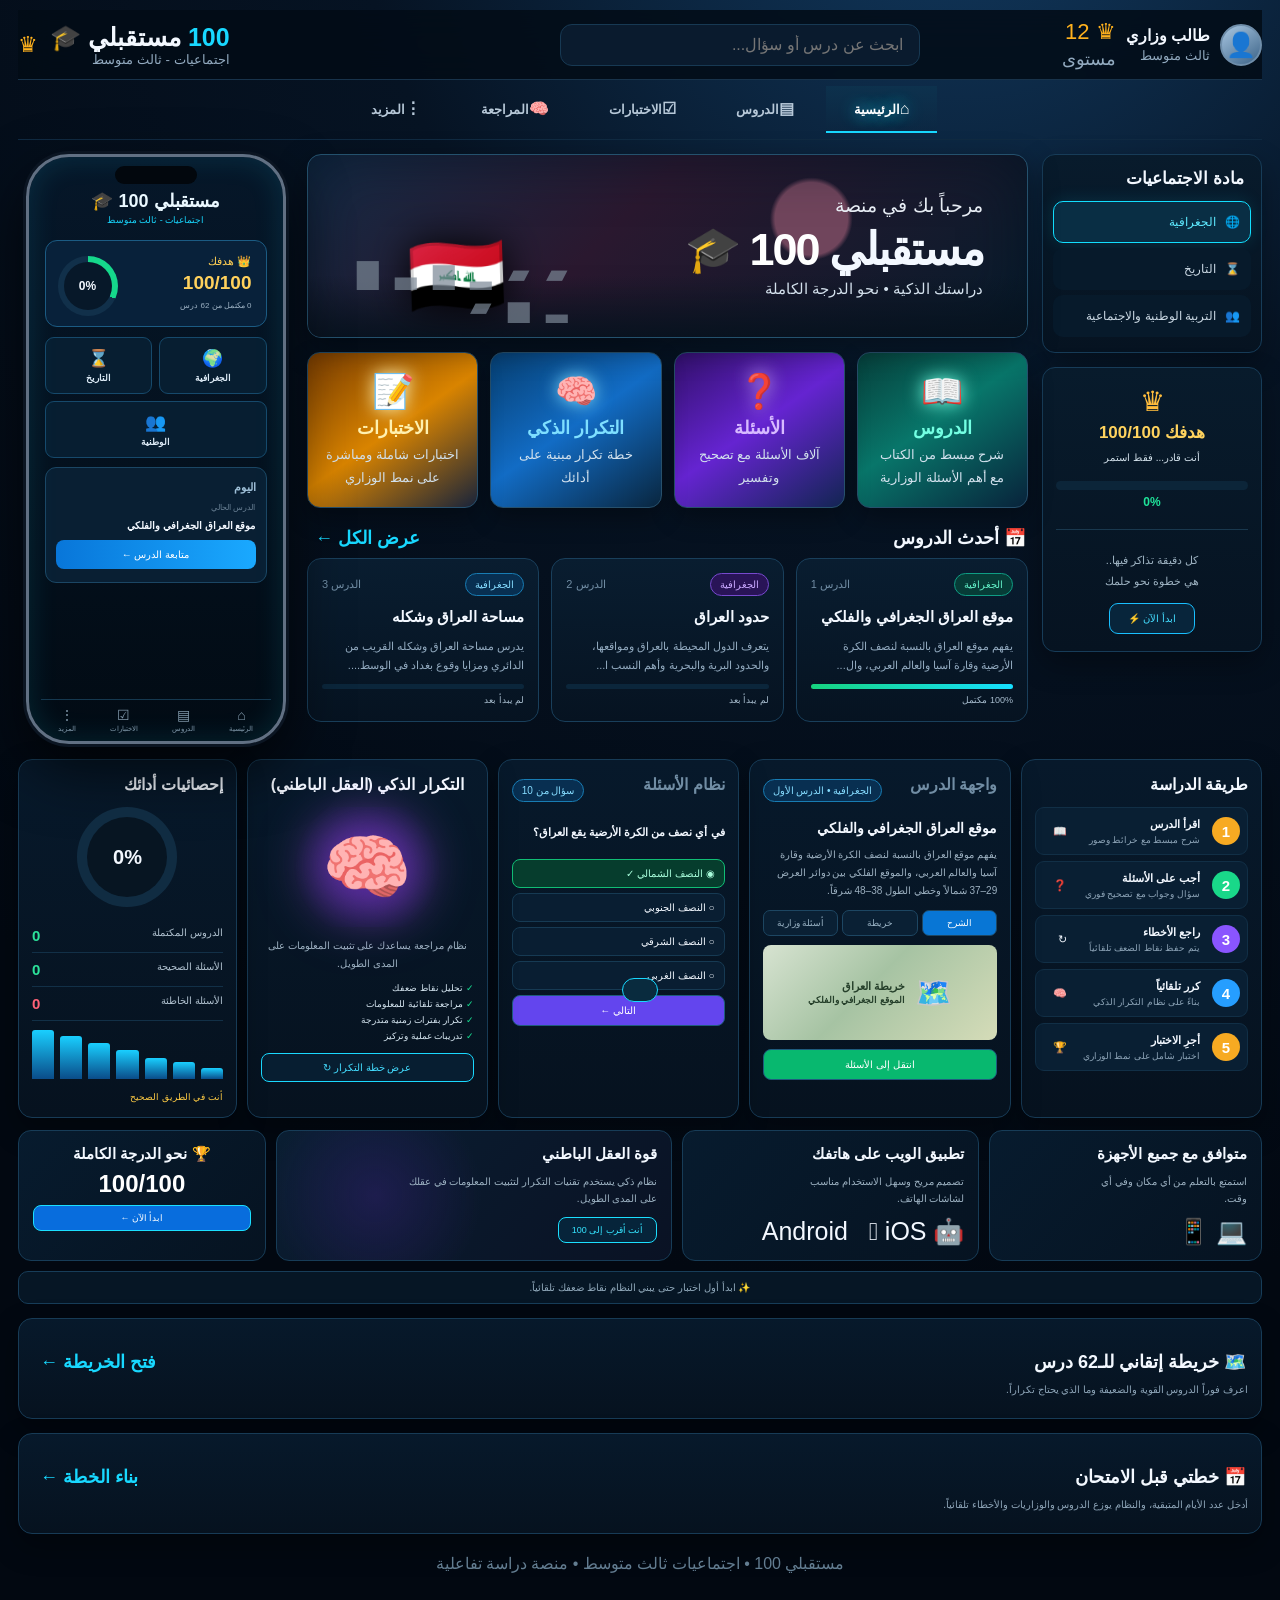
==== index.html @ 37b02e6a "Refresh navigation cache after More menu fix" ====
<!doctype html>
<html lang="ar" dir="rtl">
<head>
<meta charset="utf-8">
<meta name="viewport" content="width=device-width,initial-scale=1,viewport-fit=cover">
<meta name="theme-color" content="#050e1b">
<title>مستقبلي 100 — اجتماعيات ثالث متوسط</title>
<link rel="stylesheet" href="assets/css/app.css?v=20261012-scrollhide2">

</head>
<body>
<div class="app">
<header class="top">
  <div class="brand"><div class="avatar">👤</div><div><b>طالب وزاري</b><small>ثالث متوسط</small></div><span class="crown">♛ 12<br><small>مستوى</small></span></div>
  <input class="searchTop" placeholder="ابحث عن درس أو سؤال...">
  <div class="topRight"><div class="logoTitle"><b><strong>100</strong> مستقبلي 🎓</b><small>اجتماعيات - ثالث متوسط</small></div><span class="crown">♛</span></div>
</header>
<nav class="nav">
<button class="navbtn active" data-view="home" onclick="return window.__future100SafeNavigate('home')"><span>⌂</span><small>الرئيسية</small></button>
<button class="navbtn" data-view="lessons" onclick="return window.__future100SafeNavigate('lessons')"><span>▤</span><small>الدروس</small></button>
<button class="navbtn" data-view="exam" onclick="try{return window.startExam?window.startExam():window.__future100SafeNavigate('exam')}catch(e){return window.__future100SafeNavigate('exam')}"><span>☑</span><small>الاختبارات</small></button>
<button class="navbtn" data-view="memory" onclick="return window.__future100SafeNavigate('memory')"><span>🧠</span><small>المراجعة</small></button>
<button class="navbtn" id="moreBtn" onclick="toggleMoreMenu()"><span>⋮</span><small>المزيد</small></button>
</nav>
<div class="moreMenu" id="moreMenu">
<button onclick="toggleMoreMenu();startStudy()">🚀 <span>ابدأ الدراسة</span></button>
<button onclick="toggleMoreMenu();startChapterTest()">📚 <span>اختبار الفصل</span></button>
<button onclick="toggleMoreMenu();showMistakes()">❌ <span>أخطائي</span></button>
<button onclick="toggleMoreMenu();setView('ministry');renderMinistryDashboard()">🏆 <span>الوزاريات</span></button>
<button onclick="toggleMoreMenu();setView('book')">📚 <span>الكتاب كامل</span></button>
<button class="action" onclick="startMasteryMission()">🚀 ارفعني إلى 100%</button><button onclick="toggleMoreMenu();openPerformance()">📊 <span>تحليل أدائي</span></button><button onclick="toggleMoreMenu();openNightReview()">🔥 <span>مراجعة ليلة الامتحان</span></button>
<button onclick="toggleMoreMenu();setView('lessons')">🔎 <span>بحث الدروس</span></button>
</div>

<main>
<section id="home" class="view active"><div id="today"></div><div class="panelBox" style="margin-top:14px"><div class="sectionTitle"><span>🗺️ خريطة إتقاني للـ62 درس</span><button onclick="openMasteryMap()">فتح الخريطة ←</button></div><p class="small">اعرف فوراً الدروس القوية والضعيفة وما الذي يحتاج تكراراً.</p></div><div class="panelBox" style="margin-top:14px"><div class="sectionTitle"><span>📅 خطتي قبل الامتحان</span><button onclick="openExamPlan()">بناء الخطة ←</button></div><p class="small">أدخل عدد الأيام المتبقية، والنظام يوزع الدروس والوزاريات والأخطاء تلقائياً.</p></div></section><section id="masteryMap" class="view"><div class="panelBox"><div class="sectionTitle"><span>🧠 خريطة الإتقان — 62 درس</span><button onclick="setView('home')">← الرئيسية</button></div><div id="masterySummary" class="kpiGrid" style="margin-bottom:14px"></div><div id="masteryMapContent"></div></div></section>
<section id="lessons" class="view">
  <div class="toolbar"><input id="search" class="search" placeholder="ابحث عن درس..."><button class="filter" id="allBtn">كل الدروس</button></div>
  <div class="cards" id="cards"></div>
</section>
<section id="lessonView" class="view lessonView"><div id="lessonContent"></div></section>
<section id="study" class="view"><div id="studyContent"></div></section><section id="chapter" class="view"><div id="chapterContent"></div></section><section id="book" class="view"><div class="bookShell">
<div class="bookHeader"><div><span class="tag">📚 الكتاب الرسمي</span><h2>كتاب الاجتماعيات — ثالث متوسط</h2><p>النص الكامل للأقسام الثلاثة داخل الموقع</p></div><button class="ghost" onclick="setView('home')">رجوع</button></div>
<div class="bookTabs">
<button class="bookTab" data-book="front" onclick="loadBook('front')">📘 المقدمة والمحتويات</button>
<button class="bookTab active" data-book="geography" onclick="loadBook('geography')">🌍 الجغرافية</button>
<button class="bookTab" data-book="history" onclick="loadBook('history')">⌛ التاريخ</button>
<button class="bookTab" data-book="national" onclick="loadBook('national')">👥 التربية الوطنية والاجتماعية</button>
</div>
<div class="bookTools"><input id="bookSearch" class="search" placeholder="ابحث داخل الكتاب..."><span id="bookStatus">اختر قسماً</span></div>
<div id="bookResults" class="bookResults"></div>
<div id="bookPage" class="bookPage">افتح أحد أقسام الكتاب لبدء القراءة.</div>
<div class="bookPager"><button class="ghost" onclick="bookPrev()">السابق</button><span id="bookPageNo">—</span><button class="primary" onclick="bookNext()">التالي</button></div>
</div></section>
<section id="ministry" class="view"><div class="ministryShell"><div class="ministryHero"><div><div class="pill blueP">🏆 بنك موثّق</div><h1>الوزاريات — مستقبلي 100</h1><p>اختَر السنة والدور والمادة والفصل والدرس، ثم اختبر نفسك. الأسئلة الوزارية منفصلة عن أسئلة التدريب.</p></div><div class="ministryBadge"><b id="ministryTotal">0</b><span>سؤال موثّق</span></div></div><div class="ministryStats"><div class="ministryStat"><b id="ministryYears">0</b><span>سنوات</span></div><div class="ministryStat"><b id="ministryRounds">0</b><span>أدوار</span></div><div class="ministryStat"><b id="ministryMistakes">0</b><span>أخطاء</span></div><div class="ministryStat"><b id="ministryMastery">0%</b><span>متوسط الإتقان</span></div></div><div class="ministryFilters"><select id="minYear" onchange="renderMinistryDashboard()"><option value="">كل السنوات</option></select><select id="minRound" onchange="renderMinistryDashboard()"><option value="">كل الأدوار</option></select><select id="minSubject" onchange="renderMinistryDashboard()"><option value="">كل المواد</option></select><select id="minChapter" onchange="renderMinistryDashboard()"><option value="">كل الفصول</option></select><select id="minLesson" onchange="renderMinistryDashboard()"><option value="">كل الدروس</option></select></div><div class="ministryActions"><button class="primaryM" onclick="startMinisterialFilteredQuiz()">▶ اختبرني حسب الفلاتر</button><button class="primaryM" onclick="startMinisterialExam()">🏆 اختبار وزاري 100 درجة</button><button class="primaryM" onclick="startMinisterialPaper()">📄 محاكاة ورقة وزاري</button><button onclick="startMinisterialMistakes()">❌ وزاريات أخطأت بها</button><button onclick="startMinisterialDue()">🧠 المستحق للمراجعة</button><button onclick="setView('home')">← الرئيسية</button></div><div id="ministryCount" class="ministryCount"></div><div id="ministryList" class="ministryList"></div></div></section><section id="quiz" class="view"><div id="quizContent"></div></section>
<section id="exam" class="view"><div id="examContent"></div></section>
<section id="performance" class="view"><div class="panelBox"><div class="sectionTitle"><span>📊 تحليل الطالب</span><button onclick="setView('home')">← الرئيسية</button></div><div id="performanceContent"></div></div></section>
<section id="nightReview" class="view"><div class="panelBox"><div class="sectionTitle"><span>🔥 مراجعة ليلة الامتحان</span><button onclick="setView('home')">← الرئيسية</button></div><div id="nightContent"></div></div></section><section id="examPlan" class="view"><div class="panelBox"><div class="sectionTitle"><span>📅 خطة ما قبل الامتحان</span><button onclick="setView('home')">← الرئيسية</button></div><div id="examPlanContent"></div></div></section>
<section id="mistakes" class="view"><div class="panelBox"><div class="sectionTitle"><span>❌ سجل الأخطاء</span><button onclick="showSmartReview()">ابدأ المراجعة الذكية ↻</button></div><p class="small">الأسئلة التي أخطأت بها تظهر هنا، وتعود إليك حسب مستوى إتقانك.</p><div id="mistakesContent"></div></div></section><section id="memory" class="view"><div class="brainGrid"><div class="brain"><h2>🧠 التكرار الذكي</h2><div class="actions"><button class="primary" onclick="showSmartReview()">مراجعة اليوم ▶</button><button class="ghost" onclick="setView(&quot;mistakes&quot;)">سجل الأخطاء</button></div><p class="small">نظام مراجعة يركز على الأسئلة التي تحتاج تدريباً أكثر.</p><div class="ring" id="ring"><b id="ringText">0%</b></div><div class="repeatList" id="repeatList"></div></div><div class="brain"><h2>كيف تدرس؟</h2><div class="repeatList"><div class="rep"><span>1️⃣ اقرأ الشرح</span><span class="small">فهم</span></div><div class="rep"><span>2️⃣ أجب بدون مساعدة</span><span class="small">استرجاع</span></div><div class="rep"><span>3️⃣ راجع الخطأ</span><span class="small">تصحيح</span></div><div class="rep"><span>4️⃣ كرر لاحقاً</span><span class="small">تثبيت</span></div><div class="rep"><span>5️⃣ اختبر نفسك</span><span class="small">وزاري</span></div></div></div></div></section>
</main>
<div class="footer">مستقبلي 100 • اجتماعيات ثالث متوسط • منصة دراسة تفاعلية</div>
</div>
<div class="toast" id="toast"></div>
<script src="assets/js/navigation.js?v=20261017-more-router-fix"></script>
<script src="assets/js/runtime.js"></script>
<script src="assets/js/ministerial-bank.js"></script>
<script src="assets/js/learning-engine.js"></script>
<script src="assets/js/study-content.js"></script>
<script src="assets/js/app.js?v=20261017-navfix"></script>


</body>
</html>
---- assets/css/app.css ----
:root{--bg:#030b16;--panel:#071625;--panel2:#0b1d30;--line:#173b58;--cyan:#18d8ff;--blue:#168dff;--green:#16e28c;--purple:#8a55ff;--gold:#ffb21e;--text:#f3f8ff;--muted:#93abc0;--red:#ff526d;--shadow:0 16px 40px rgba(0,0,0,.35)}
*{box-sizing:border-box}html{scroll-behavior:smooth}body{margin:0;background:radial-gradient(circle at 75% -10%,#123b62 0,#061323 30%,#020811 72%);color:var(--text);font-family:Tahoma,"Segoe UI",Arial,sans-serif;min-height:100vh}button,input{font:inherit}button{cursor:pointer;color:inherit}.app{max-width:1480px;margin:auto;padding:10px 18px 28px}.top{height:70px;display:grid;grid-template-columns:220px 1fr 420px;align-items:center;gap:16px;border-bottom:1px solid #18334b;background:rgba(3,12,23,.86);position:sticky;top:0;z-index:50;backdrop-filter:blur(16px)}.brand{display:flex;align-items:center;gap:10px}.avatar{width:42px;height:42px;border-radius:50%;display:grid;place-items:center;background:linear-gradient(145deg,#a9c7e2,#3c6387);border:2px solid #6f8eaa;font-size:24px}.brand b{font-size:16px}.brand small{display:block;color:var(--muted);margin-top:3px}.searchTop{justify-self:center;width:min(360px,100%);background:#0a1b2e;border:1px solid #173953;border-radius:12px;padding:11px 16px;color:#8ea8be;outline:none}.topRight{display:flex;justify-content:flex-start;gap:12px;align-items:center}.logoTitle{margin-right:auto;text-align:right}.logoTitle b{font-size:25px}.logoTitle strong{color:var(--cyan)}.logoTitle small{display:block;color:var(--muted)}.crown{font-size:22px;color:var(--gold)}.nav{display:flex;justify-content:center;gap:4px;padding:6px 0;border-bottom:1px solid #102a42}.navbtn{background:transparent;border:0;border-bottom:2px solid transparent;padding:13px 28px;color:#b7c8d8;font-weight:700}.navbtn:hover,.navbtn.active{color:white;border-color:var(--cyan);background:linear-gradient(180deg,#0d3550aa,#09243a22);text-shadow:0 0 16px #20d9ff}.dashboard{display:grid;grid-template-columns:220px minmax(0,1fr) 275px;gap:14px;margin-top:14px}.leftRail{display:flex;flex-direction:column;gap:14px}.leftBox{background:linear-gradient(180deg,#081b2c,#061321);border:1px solid #173c58;border-radius:13px;box-shadow:0 12px 30px #0005}.subjectBox{padding:10px}.subjectBox h2{font-size:17px;margin:3px 7px 12px}.subjectBtn{width:100%;display:flex;align-items:center;gap:9px;text-align:right;border:1px solid transparent;border-radius:10px;background:#071a2b;color:#cbd9e4;padding:13px 10px;margin:5px 0;font-size:12px}.subjectBtn:hover,.subjectBtn.active{border-color:#12dfff;background:#092e44;color:#5eeaff;box-shadow:0 0 18px #18d8ff22}.subjectBtn span{flex:1}.goalBox{padding:17px 13px;text-align:center}.goalCrown{font-size:28px;color:#ffbd3d}.goalBox>b{display:block;color:#ffd35e;font-size:17px;margin:4px 0}.goalBox>strong{font-size:10px;color:#d3e1eb;font-weight:400}.goalBar{height:9px;background:#0c2539;border-radius:99px;margin:16px 0 5px;overflow:hidden}.goalBar i{display:block;height:100%;background:linear-gradient(90deg,#12d889,#16d8ff);border-radius:99px}.goalBox>span{display:block;color:#1fe39a;font-weight:800;font-size:12px}.goalBox hr{border:0;border-top:1px solid #19384e;margin:20px 0}.goalBox p{font-size:11px;line-height:1.9;color:#9eb3c2}.goalBox button{border:1px solid #19bfff;background:#08253b;color:#44ddff;border-radius:9px;padding:9px 18px;font-size:10px}.mainColumn{min-width:0}.heroBanner{height:184px;border:1px solid #24516d;border-radius:14px;overflow:hidden;position:relative;background:radial-gradient(circle at 70% 35%,#70455c 0 7%,transparent 8%),linear-gradient(135deg,#152b45 0,#2a182f 42%,#071c2c 100%);display:flex;align-items:center;padding:25px 44px;box-shadow:inset 0 0 60px #00101f99,0 10px 30px #0006}.heroBanner:before{content:"";position:absolute;inset:auto 0 0;height:62px;background:linear-gradient(180deg,transparent,#07121e);opacity:.9}.heroCopy{position:relative;z-index:2}.heroCopy span{font-size:19px;color:#e7edf4}.heroCopy h1{font-size:45px;margin:6px 0 4px;letter-spacing:-2px}.heroCopy h1 strong{color:white}.heroCopy p{margin:0;color:#d3e0ec;font-size:15px}.iraqArt{position:absolute;left:34px;bottom:14px;width:230px;height:145px;display:flex;flex-direction:column;justify-content:flex-end;align-items:center}.flag{font-size:80px;filter:drop-shadow(0 0 20px #000);transform:rotate(-2deg)}.cityline{position:absolute;bottom:0;left:0;right:0;color:#7a8795;font-size:28px;letter-spacing:4px;opacity:.7}.featureGrid{display:grid;grid-template-columns:repeat(4,1fr);gap:12px;margin-top:14px}.feature{min-height:136px;border-radius:13px;border:1px solid #27506c;padding:18px 10px;display:flex;flex-direction:column;align-items:center;justify-content:center;text-align:center;box-shadow:0 10px 25px #0005}.feature i{font-style:normal;font-size:34px;margin-bottom:6px;filter:drop-shadow(0 0 9px currentColor)}.feature b{font-size:18px}.feature small{line-height:1.7;color:#d2e1ed;margin-top:5px}.feature.green{background:linear-gradient(145deg,#063f3b,#08766a 45%,#08233b);color:#73ffe2}.feature.purple{background:linear-gradient(145deg,#32106c,#6524d1 48%,#122552);color:#d7baff}.feature.blue{background:linear-gradient(145deg,#063f72,#126cc5 48%,#09263f);color:#7edfff}.feature.gold{background:linear-gradient(145deg,#7b3e00,#d98400 50%,#18233a);color:#fff1b0}.sectionTitle{display:flex;align-items:center;justify-content:space-between;margin:18px 2px 8px;font-size:18px;font-weight:800}.sectionTitle button{border:0;background:none;color:var(--cyan)}.recentGrid{display:grid;grid-template-columns:repeat(3,1fr);gap:12px}.recentCard{background:linear-gradient(180deg,#091d30,#061321);border:1px solid #193f5b;border-radius:14px;padding:14px;min-height:130px}.recentTop,.boxHead{display:flex;justify-content:space-between;align-items:center;gap:8px;color:#718da4;font-size:11px}.pill{display:inline-block;border-radius:999px;padding:5px 9px;font-size:10px}.greenP{color:#63f0c8;background:#073c37;border:1px solid #0f9d84}.purpleP{color:#c9a8ff;background:#291457;border:1px solid #7649cd}.blueP{color:#86dcff;background:#082f51;border:1px solid #187cb3}.recentCard h3{font-size:15px;margin:12px 0 7px}.recentCard p{font-size:11px;line-height:1.7;color:var(--muted);height:36px;overflow:hidden}.miniProgress{height:5px;background:#0b263b;border-radius:99px;overflow:hidden}.miniProgress i{display:block;height:100%;background:linear-gradient(90deg,#16d47f,#16dfff)}.recentCard small{color:#a8bdce;font-size:9px}.rightRail{display:flex;justify-content:center}.phone{width:260px;min-height:590px;border:3px solid #617083;border-radius:43px;padding:26px 11px 10px;background:linear-gradient(180deg,#061729,#020b14);box-shadow:0 0 0 3px #0b1522,0 25px 60px #000a;position:relative;overflow:hidden}.phone:before{content:"";position:absolute;inset:0;border-radius:40px;box-shadow:inset 0 0 30px #1bd9ff22}.phoneNotch{position:absolute;top:9px;left:50%;transform:translateX(-50%);width:82px;height:18px;background:#02070d;border-radius:20px}.phoneHead{text-align:center;padding-top:7px}.phoneHead b{font-size:18px;color:#eaf8ff}.phoneHead span{font-size:18px;margin-right:5px}.phoneHead small{display:block;color:var(--cyan);font-size:9px;margin-top:3px}.phoneGoal{margin:15px 5px 10px;padding:14px;border-radius:12px;border:1px solid #1b5b83;background:#08213a;text-align:right;position:relative}.phoneGoal span{display:block;color:#ffcf54;font-size:11px}.phoneGoal strong{display:block;font-size:19px;color:#ffd15c;margin-top:4px}.phoneGoal small{color:#9cb1c3;font-size:8px}.phoneRing{position:absolute;left:12px;top:15px;width:60px;height:60px;border-radius:50%;background:conic-gradient(#15d88b 32%,#11304a 0);display:grid;place-items:center}.phoneRing:after{content:"";position:absolute;inset:6px;background:#071829;border-radius:50%}.phoneRing b{position:relative;z-index:1;font-size:12px}.phoneSubjects{display:grid;grid-template-columns:1fr 1fr;gap:7px;margin:8px 5px}.phoneSubjects span{border:1px solid #16496b;border-radius:9px;padding:10px 3px;text-align:center;background:#071e31;color:#76dcff;font-size:17px}.phoneSubjects span:last-child{grid-column:1/-1}.phoneSubjects b{display:block;color:#dceaf5;font-size:9px;margin-top:4px}.phoneToday{margin:9px 5px;padding:13px 10px;background:#091f33;border:1px solid #1b4664;border-radius:11px}.phoneToday>b{display:block;color:#9fc0d8;font-size:11px}.phoneToday small{display:block;color:#687f93;font-size:8px;margin-top:9px}.phoneToday strong{display:block;font-size:10px;margin:6px 0;line-height:1.6}.phoneToday button{width:100%;border:0;border-radius:8px;padding:9px;background:linear-gradient(90deg,#0876d9,#1aa9ff);color:#fff;font-size:10px}.phoneNav{position:absolute;bottom:8px;left:12px;right:12px;border-top:1px solid #15384f;padding-top:7px;display:flex;justify-content:space-around;color:#8098aa}.phoneNav span{font-size:14px;text-align:center}.phoneNav small{display:block;font-size:7px;margin-top:2px}.lowerGrid{display:grid;grid-template-columns:1.1fr 1.2fr 1.1fr 1.1fr 1fr;gap:10px;margin-top:15px}.panelBox{background:linear-gradient(180deg,#07192b,#06121f);border:1px solid #173b56;border-radius:14px;padding:13px;min-width:0;box-shadow:0 12px 30px #0005}.panelBox h2{font-size:16px;margin:2px 0 13px}.step{display:grid;grid-template-columns:32px 1fr 24px;gap:8px;align-items:center;padding:9px 7px;border-radius:9px;background:#091f33;border:1px solid #112f46;margin-bottom:6px;font-size:11px}.step>b{width:28px;height:28px;border-radius:50%;display:grid;place-items:center;background:#f7aa22;color:white;font-size:15px}.step:nth-child(3)>b{background:#19d889}.step:nth-child(4)>b{background:#8a55ff}.step:nth-child(5)>b{background:#269eff}.step span{font-weight:800}.step small{display:block;color:#8ea5b8;font-weight:400;margin-top:3px}.lessonFace h3{font-size:14px;margin:13px 0 5px}.lessonFace p{font-size:10px;color:#9cb0c0;line-height:1.8}.lessonTabs{display:flex;gap:4px}.lessonTabs button{flex:1;border:1px solid #1d4662;background:#0a2034;color:#9bb4c6;border-radius:7px;padding:7px;font-size:9px}.lessonTabs button.active{background:#0876d5;color:white}.mapMock{height:95px;margin:9px 0;background:linear-gradient(135deg,#d7e3d1,#a6c3a3 45%,#d5dcb8);border-radius:8px;color:#596b53;display:flex;align-items:center;justify-content:center;gap:10px;font-size:30px}.mapMock span{font-size:11px;color:#253f2a;font-weight:800}.wideBtn{width:100%;padding:9px;border-radius:8px;border:1px solid #1e5c7e;color:white;font-size:10px}.greenBtn{background:#08b86f}.purpleBtn{background:#6345ee}.questionFace h3{font-size:11px;line-height:1.8;margin:16px 0}.answerFake{padding:8px 9px;border-radius:8px;background:#091e32;border:1px solid #163a53;margin:5px 0;font-size:10px}.answerFake.good{background:#063d2d;border-color:#11bd75;color:#aaffdd}.brainFace{text-align:center}.brainVisual{height:120px;display:grid;place-items:center;font-size:72px;background:radial-gradient(circle,#3b1b83aa,transparent 60%);filter:drop-shadow(0 0 25px #b052ff)}.brainFace p{font-size:10px;color:#9eb2c2;line-height:1.8}.checks{display:grid;gap:6px;text-align:right;font-size:9px;color:#d7e7f2}.checks span::first-letter{color:#17df92}.outlineBtn{margin-top:12px;width:100%;padding:8px;border:1px solid #1ad9ff;background:#071e31;border-radius:8px;color:#44ddff;font-size:10px}.statsFace{text-align:right}.bigRing{width:100px;height:100px;margin:4px auto 12px;border-radius:50%;display:grid;place-items:center;background:conic-gradient(#16d88d var(--p),#102c42 0);position:relative}.bigRing:after{content:"";position:absolute;inset:10px;background:#071522;border-radius:50%}.bigRing b{position:relative;z-index:1;font-size:20px}.statLine{display:flex;justify-content:space-between;padding:8px 0;border-bottom:1px solid #123047;font-size:10px;color:#b0c1cf}.statLine b{color:#2ce29a;font-size:15px}.statLine .danger{color:#ff6277}.chartBars{height:65px;display:flex;align-items:end;gap:6px;padding:7px 0}.chartBars i{flex:1;background:linear-gradient(180deg,#19cfff,#0a4c89);border-radius:3px 3px 0 0}.statsFace>small{color:#ffcc44;font-size:9px}.promoGrid{display:grid;grid-template-columns:1.1fr 1.2fr 1.6fr 1fr;gap:10px;margin-top:12px}.promo{min-height:108px;border:1px solid #173c57;border-radius:13px;background:linear-gradient(135deg,#071b2e,#061321);padding:14px;position:relative;overflow:hidden}.promo b{font-size:15px}.promo p{font-size:10px;color:#9bb0c0;line-height:1.7;max-width:70%}.promo span{font-size:25px}.brainPromo{background:radial-gradient(circle at 25% 50%,#43228d55,transparent 35%),linear-gradient(135deg,#0a1e32,#0a1224)}.brainPromo button,.finalPromo button{border:1px solid #1bdfff;background:#06243a;color:#35e5ff;border-radius:8px;padding:7px 13px;font-size:9px}.finalPromo{text-align:center}.finalPromo strong{display:block;font-size:24px;color:white;margin:7px}.finalPromo button{width:100%;background:#086ddd;color:white}.weakStrip{margin-top:10px;border:1px solid #173d59;border-radius:10px;padding:10px;text-align:center;color:#8fa7b9;font-size:10px;background:#061625}.view{display:none}.view.active{display:block}.lessonView{max-width:1000px;margin:20px auto}.lessonHead,.lessonBody,.quizcard,.brain{background:linear-gradient(180deg,#081b2d,#06121f);border:1px solid #193e59;border-radius:18px;padding:20px}.lessonHead h2{font-size:28px}.lessonBody{margin-top:12px;line-height:2}.memory{display:grid;grid-template-columns:repeat(3,1fr);gap:10px}.memory .m{padding:14px;background:#0a2034;border:1px solid #1b425d;border-radius:12px}.toolbar{display:flex;gap:10px;margin:16px 0}.search{flex:1;padding:12px;background:#071827;border:1px solid #1a405b;border-radius:10px;color:white}.filter,.ghost{padding:11px 15px;background:#0a2135;border:1px solid #204761;border-radius:10px;color:#cfe1ed}.cards{display:grid;grid-template-columns:repeat(2,1fr);gap:12px}.lesson{padding:16px;background:#071a2b;border:1px solid #173b56;border-radius:14px}.lesson h3{font-size:15px}.lesson p{color:#91a8ba;line-height:1.8;font-size:12px}.progress{height:6px;background:#06111d;border-radius:99px;overflow:hidden}.bar{height:100%;background:linear-gradient(90deg,#14cfff,#16e38a)}.actions{display:flex;gap:7px;margin-top:10px}.primary{flex:1;padding:10px;border:0;border-radius:9px;background:linear-gradient(90deg,#0a8fff,#1b5df2);color:#fff}.examPanel{padding:18px;margin-top:15px;background:#071b2d;border:1px solid #1d4661;border-radius:15px}.kpiGrid{display:grid;grid-template-columns:repeat(4,1fr);gap:8px}.kpi{padding:12px;background:#071522;border:1px solid #173d56;border-radius:10px}.kpi b{font-size:18px}.kpi span{display:block;color:#8fa5b7;font-size:10px;margin-top:4px}.sessionBar{height:7px;background:#06111d;border-radius:99px;overflow:hidden}.sessionBar i{display:block;height:100%;background:linear-gradient(90deg,#13d3ff,#16df8b)}.examOptions{display:grid;gap:8px}.examOpt{padding:12px;text-align:right;background:#091f33;border:1px solid #1c4560;border-radius:10px}.examOpt.correct{background:#063d2c;border-color:#17df91}.examOpt.wrong{background:#3b1720;border-color:#ff536d}.feedback{padding:12px;margin-top:10px;border-radius:10px}.feedback.good{background:#073b2d;border:1px solid #16df8b}.feedback.bad{background:#3b1720;border:1px solid #ff536d}.brainGrid{display:grid;grid-template-columns:1.3fr 1fr;gap:12px}.ring{width:170px;height:170px;margin:20px auto;border-radius:50%;display:grid;place-items:center;background:conic-gradient(#16d88d var(--pct,32%),#102a40 0);position:relative}.ring:after{content:"";position:absolute;inset:12px;background:#071522;border-radius:50%}.ring b{position:relative;z-index:1;font-size:30px}.repeatList{display:grid;gap:8px}.rep{padding:12px;background:#091f33;border:1px solid #183f59;border-radius:9px;display:flex;justify-content:space-between;gap:10px}.small{font-size:10px;color:#8da4b7}.empty{padding:25px;text-align:center;color:#8199aa;border:1px dashed #23455d;border-radius:10px}.footer{text-align:center;color:#637d91;padding:20px}.toast{position:fixed;bottom:18px;left:50%;transform:translate(-50%,120px);background:#092b3e;border:1px solid var(--cyan);padding:11px 17px;border-radius:99px;z-index:100;transition:.3s}.toast.show{transform:translate(-50%,0)}

.mobileHome{display:none}
@media(max-width:800px){
  .top{display:none!important}
  .mobileHome{display:block;padding:12px 2px 8px}
  #home .dashboard,#home .lowerGrid,#home .promoGrid,#home .weakStrip{display:none!important}
  .mBrand{display:flex;align-items:center;justify-content:space-between;padding:8px 4px 18px}
  .mBrandText{text-align:right;flex:1}
  .mBrandText h1{margin:0;font-size:27px;line-height:1.15;color:#f3f8ff;letter-spacing:-1px}
  .mBrandText h1 strong{color:#18d8ff;font-size:31px;margin:0 6px}
  .mBrandText p{margin:7px 0 0;color:#18cceb;font-size:12px}
  .mMenu{order:-1;width:42px;height:42px;border:0;background:transparent;color:#9cb2c3;font-size:29px}
  .mGoalCard{min-height:210px;border:1px solid #146aa0;border-radius:21px;padding:23px 20px;display:grid;grid-template-columns:1fr 1fr;align-items:center;background:linear-gradient(145deg,#09233c,#06182b 72%);box-shadow:inset 0 0 28px #0e5f9630,0 15px 35px #0006}
  .mGoalCopy{text-align:right}
  .mGoalCopy span{display:block;color:#ffd15c;font-size:14px;font-weight:700}
  .mGoalCopy h2{margin:8px 0 18px;color:#ffc747;font-size:31px}
  .mGoalCopy p{margin:0 0 7px;color:#99abc0;font-size:13px}
  .mGoalCopy b{color:#12e1c2;font-size:22px}
  .mGoalRing{width:146px;height:146px;margin:auto;border-radius:50%;padding:12px;background:conic-gradient(#11e196 var(--mPct),#0b3853 0);filter:drop-shadow(0 0 10px #0edab755)}
  .mGoalRing>div{width:100%;height:100%;border-radius:50%;display:grid;place-items:center;background:#071b2e;border:3px solid #0c324b}
  .mGoalRing strong{font-size:30px;color:#f2f7fb}
  .mSubjects{display:grid;grid-template-columns:repeat(3,1fr);gap:10px;margin-top:13px}
  .mSubject{min-height:137px;border-radius:17px;border:1px solid #245271;color:white;display:flex;flex-direction:column;align-items:center;justify-content:center;gap:6px;box-shadow:inset 0 0 25px #ffffff08,0 10px 25px #0005}
  .mSubject i{font-style:normal;font-size:37px}
  .mSubject b{font-size:13px}.mSubject span{font-size:17px;font-weight:800}
  .mSubject.geo{background:linear-gradient(145deg,#074737,#075b4a 48%,#062b31)}
  .mSubject.hist{background:linear-gradient(145deg,#2c145b,#4c238d 55%,#1a163e)}
  .mSubject.nat{background:linear-gradient(145deg,#653800,#935600 52%,#3f2607)}
  .mMotivate{margin-top:15px;min-height:190px;padding:27px 18px 20px;text-align:center;border:1px solid #15517b;border-radius:21px;background:radial-gradient(circle at 18% 18%,#173a8155,transparent 42%),radial-gradient(circle at 90% 80%,#5d20a744,transparent 40%),linear-gradient(180deg,#071b2e,#061522);overflow:hidden}
  .mMotivate p{font-size:18px;line-height:1.8;font-weight:800;margin:0 0 22px;color:#edf6ff}
  .mMotivate button{width:100%;min-height:62px;border-radius:34px;border:1px solid #1679d5;background:linear-gradient(90deg,#0753a3,#0b8de8);color:white;font-size:20px;font-weight:800;box-shadow:0 0 30px #087bdb66,inset 0 -2px 8px #003b75}
  .mMotivate button span{margin-right:18px}
  .nav{height:70px}
  .navbtn{font-size:9px;line-height:1.7}
  .navbtn:nth-child(6),.navbtn:nth-child(7){display:none!important}
}
@media(max-width:1100px){.top{grid-template-columns:190px 1fr 280px}.lowerGrid{grid-template-columns:repeat(3,1fr)}.statsFace{grid-column:span 1}.promoGrid{grid-template-columns:repeat(2,1fr)}}
@media(max-width:800px){
body{padding-bottom:70px}
.app{padding:0 10px 20px;max-width:560px}
.top{position:relative;top:auto;height:auto;display:flex;flex-direction:column;gap:6px;padding:9px 4px 10px;border-bottom:1px solid #16354d;background:rgba(3,12,23,.96)}
.topRight{order:1;width:100%;display:flex;justify-content:center;gap:8px}
.logoTitle{margin:0;text-align:center}.logoTitle b{font-size:21px}.logoTitle small{font-size:9px}
.topRight>.crown{display:none}.brand{order:2;width:100%;justify-content:center;gap:8px}
.brand .avatar{width:34px;height:34px;font-size:18px}.brand b{font-size:12px}.brand small{font-size:9px}.brand .crown{font-size:15px}
.searchTop{display:none}
.nav{position:fixed;bottom:0;left:0;right:0;z-index:90;height:64px;overflow:hidden;justify-content:space-around;padding:5px 3px;background:rgba(3,13,24,.97);border-top:1px solid #1a4a67;box-shadow:0 -10px 30px #0009;backdrop-filter:blur(16px)}
.navbtn{flex:1;min-width:0;white-space:nowrap;padding:7px 3px;border:0;font-size:9px;color:#8ea6b8}
.navbtn.active{color:#18d8ff;background:#08243a;border-radius:9px;border-bottom:0}
.dashboard{grid-template-columns:1fr;gap:10px;margin-top:8px}
.leftRail{order:2;display:block}.rightRail{display:none}.leftBox{margin-top:10px}
.subjectBox{display:grid;grid-template-columns:repeat(3,1fr);gap:6px;padding:7px}
.subjectBox h2{grid-column:1/-1;text-align:center;font-size:13px;margin:3px}
.subjectBtn{margin:0;min-height:65px;display:flex;flex-direction:column;justify-content:center;text-align:center;padding:7px 3px;font-size:9px}
.goalBox{display:none}
.heroBanner{height:165px;padding:17px 18px;border-radius:12px}.heroCopy{width:100%;text-align:right}
.heroCopy span{font-size:12px}.heroCopy h1{font-size:29px;letter-spacing:-1px}.heroCopy p{font-size:10px}
.iraqArt{left:-8px;bottom:3px;width:150px;height:105px;opacity:.5}.flag{font-size:55px}
.featureGrid{grid-template-columns:repeat(2,1fr);gap:8px;margin-top:9px}.feature{min-height:112px;padding:10px 6px;border-radius:11px}
.feature i{font-size:28px}.feature b{font-size:14px}.feature small{font-size:8px}
.recentGrid{grid-template-columns:1fr}.lowerGrid{grid-template-columns:1fr}.promoGrid{grid-template-columns:1fr}
.cards{grid-template-columns:1fr}.kpiGrid{grid-template-columns:repeat(2,1fr)}.brainGrid{grid-template-columns:1fr}
.lessonHead h2{font-size:22px}.toolbar{position:sticky;top:0;z-index:20;background:var(--bg);padding:6px 0}
}
@media(max-width:520px){.feature{min-height:125px}.feature b{font-size:15px}.feature small{font-size:9px}.heroCopy span{font-size:13px}.heroCopy h1{font-size:29px}.heroCopy p{font-size:11px}.lowerGrid{grid-template-columns:1fr}.promo{min-height:95px}.phone{border-radius:34px}.brand b{font-size:13px}}
.moreMenu{display:none;position:fixed;z-index:120;bottom:76px;right:12px;width:200px;padding:8px;border:1px solid #1a5278;border-radius:14px;background:#061727ee;box-shadow:0 15px 40px #0009;backdrop-filter:blur(18px)}.moreMenu.open{display:block}.moreMenu button{width:100%;display:flex;gap:10px;align-items:center;border:0;background:transparent;color:#dcecf7;padding:12px;border-radius:9px;text-align:right}.moreMenu button:hover{background:#0b2e46;color:#25ddff}
.bookShell{max-width:1000px;margin:auto}.bookHeader{display:flex;justify-content:space-between;align-items:center;gap:15px;padding:20px;border:1px solid #173e5b;border-radius:16px;background:linear-gradient(145deg,#081d31,#061321)}.bookHeader h2{margin:8px 0 4px}.bookHeader p{margin:0;color:#91a7b8}.bookTabs{display:grid;grid-template-columns:repeat(3,1fr);gap:8px;margin:12px 0}.bookTab{border:1px solid #194967;background:#071b2c;color:#cfe0ec;border-radius:11px;padding:12px;font-size:12px}.bookTab.active{background:#073d56;color:#39ddff;border-color:#13cfff;box-shadow:0 0 20px #10cfff1c}.bookTools{display:flex;gap:10px;align-items:center;margin-bottom:10px}.bookTools .search{flex:1}.bookTools span{font-size:11px;color:#86a2b6}.bookResults{display:none;max-height:250px;overflow:auto;border:1px solid #173e5b;border-radius:12px;background:#061523;margin-bottom:10px}.bookResult{display:block;width:100%;text-align:right;background:transparent;border:0;border-bottom:1px solid #102d43;color:#dbe9f3;padding:10px}.bookResult b{color:#2bd8ff}.bookPage{min-height:520px;white-space:pre-wrap;direction:rtl;text-align:right;line-height:2;font-size:16px;padding:28px;border:1px solid #174765;border-radius:16px;background:#071827;box-shadow:inset 0 0 35px #0004}.bookPager{display:flex;justify-content:center;align-items:center;gap:18px;margin:12px 0}.bookPager span{min-width:100px;text-align:center;color:#2ce3ff;font-weight:800}
@media(max-width:800px){.navbtn{display:flex;flex-direction:column;align-items:center;justify-content:center;gap:1px}.navbtn span{font-size:20px;line-height:1}.navbtn small{font-size:8px}.navbtn.active{box-shadow:0 0 16px #00bfff33}.bookTabs{grid-template-columns:1fr}.bookHeader{padding:14px}.bookHeader h2{font-size:18px}.bookPage{min-height:430px;font-size:14px;padding:18px}.bookTools{flex-direction:column;align-items:stretch}.bookTools span{text-align:center}}.mQuickActions{display:grid;grid-template-columns:repeat(3,1fr);gap:8px;margin-top:10px}.mQuickActions button{border:1px solid #174e72;background:#071b2c;color:#dbeeff;border-radius:12px;padding:12px 7px;font-weight:700}.studyShell,.chapterShell,.mistakeShell{max-width:900px;margin:auto}.studyTop{display:flex;justify-content:space-between;gap:10px;align-items:center;margin-bottom:12px}.phase{display:flex;gap:6px}.phase b{padding:7px 10px;border-radius:20px;background:#0a2236;color:#6f91a6;font-size:11px}.phase b.active{background:#063d56;color:#29ddff}.studyCard,.chapterCard,.mistakeCard{background:linear-gradient(145deg,#081d30,#061522);border:1px solid #174a69;border-radius:18px;padding:20px;box-shadow:0 12px 35px #0004}.fact{padding:16px;border:1px solid #1c5272;border-radius:14px;background:#071b2b;margin:12px 0;font-size:18px;line-height:1.9}.recall{padding:14px;border:1px dashed #1b9dcc;border-radius:14px;color:#b9d2e1}.studyOptions{display:grid;gap:9px;margin-top:15px}.studyOption{border:1px solid #1b4e6b;background:#081d2f;color:#e4f2fa;padding:13px;border-radius:12px;text-align:right}.studyOption.correct{border-color:#16df93;background:#083b31}.studyOption.wrong{border-color:#ff607a;background:#3b1520}.sourceNote{padding:12px;border-radius:12px;background:#101f2c;color:#9bb0bd;font-size:12px;line-height:1.7;margin:12px 0}.dangerNote{background:#241d0d;color:#f4d48a}.mistakeList{display:grid;gap:8px;margin-top:12px}.mistakeItem{display:flex;justify-content:space-between;gap:12px;padding:12px;border:1px solid #213e53;border-radius:12px;background:#071a29}.emptyState{text-align:center;padding:35px;color:#8da6b7}@media(max-width:800px){.mQuickActions{grid-template-columns:1fr}.studyCard,.chapterCard,.mistakeCard{padding:15px}.fact{font-size:16px}}/* MINISTRY_DASHBOARD_V1 */ .ministryShell{background:linear-gradient(180deg,#061728,#03101d);border:1px solid #1b4865;border-radius:18px;padding:18px;box-shadow:0 18px 45px #0007}.ministryHero{display:flex;justify-content:space-between;align-items:center;gap:16px;padding:18px;border:1px solid #205978;border-radius:15px;background:linear-gradient(135deg,#09263d,#071523)}.ministryHero h1{margin:8px 0 6px;font-size:28px}.ministryHero p{margin:0;color:#91acc0;font-size:12px;line-height:1.8}.ministryBadge{border:1px solid #16d8ff55;background:#08283d;border-radius:14px;padding:14px 18px;text-align:center;min-width:115px}.ministryBadge b{display:block;font-size:25px;color:#5eeaff}.ministryStats{display:grid;grid-template-columns:repeat(4,1fr);gap:10px;margin:12px 0}.ministryStat{padding:14px;border:1px solid #173d57;border-radius:12px;background:#071a2b}.ministryStat b{display:block;font-size:21px}.ministryStat span{font-size:10px;color:#8da8bb}.ministryFilters{display:grid;grid-template-columns:repeat(5,1fr);gap:9px;margin:12px 0}.ministryFilters select{width:100%;background:#081d30;color:#e8f6ff;border:1px solid #1a4662;border-radius:10px;padding:11px;outline:none}.ministryActions{display:flex;gap:8px;flex-wrap:wrap;margin:10px 0}.ministryActions button{border-radius:10px;padding:10px 14px;border:1px solid #1c6686;background:#09283e}.ministryActions .primaryM{background:linear-gradient(90deg,#0876d9,#11b8ff);border-color:#20caff}.ministryList{display:grid;grid-template-columns:repeat(2,1fr);gap:10px;margin-top:12px}.ministryCard{border:1px solid #173f59;border-radius:13px;background:#071a2b;padding:14px}.ministryMeta{display:flex;gap:6px;flex-wrap:wrap;margin-bottom:9px}.ministryMeta span{font-size:9px;padding:5px 8px;border-radius:999px;background:#0a2940;color:#9fdcff;border:1px solid #174e6d}.ministryCard h3{font-size:14px;line-height:1.8;margin:7px 0}.ministryCard p{font-size:11px;color:#9db3c3;line-height:1.8;margin:5px 0}.masteryLine{height:5px;background:#0b2940;border-radius:99px;overflow:hidden;margin-top:10px}.masteryLine i{display:block;height:100%;background:linear-gradient(90deg,#15d88b,#18d8ff)}.ministryEmpty{text-align:center;padding:35px;color:#8fa8ba;border:1px dashed #244c64;border-radius:13px;grid-column:1/-1}.ministryCount{font-size:11px;color:#6f8da1;margin-top:8px}@media(max-width:800px){.ministryHero{align-items:flex-start}.ministryStats{grid-template-columns:repeat(2,1fr)}.ministryFilters{grid-template-columns:repeat(2,1fr)}.ministryList{grid-template-columns:1fr}.ministryHero h1{font-size:21px}.ministryBadge{min-width:88px}.ministryShell{padding:12px}}
/* AUDIT_V4 */
.analyticsGrid{display:grid;grid-template-columns:repeat(4,1fr);gap:10px;margin:12px 0}.analyticsCard{background:#071a2b;border:1px solid #19415d;border-radius:12px;padding:14px}.analyticsCard b{font-size:22px}.analyticsCard small{display:block;color:#8fa7b9;margin-top:5px}.typeRow{display:grid;grid-template-columns:150px 1fr 55px;gap:10px;align-items:center;margin:9px 0}.typeBar{height:10px;background:#0b263a;border-radius:99px;overflow:hidden}.typeBar i{display:block;height:100%;background:linear-gradient(90deg,#18d8ff,#16e28c)}.warning{border:1px solid #9b7020;background:#3b2a08;border-radius:12px;padding:13px;margin:10px 0;color:#ffe7a1}.critical{border-color:#a83b4e;background:#3b111b;color:#ffd4dc}.nightHero{padding:18px;border:1px solid #28567a;border-radius:16px;background:radial-gradient(circle at 20% 20%,#183d6755,transparent 45%),linear-gradient(145deg,#081d31,#080f1c);margin-bottom:12px}.nightActions{display:flex;gap:8px;flex-wrap:wrap}.nightActions button{flex:1;min-width:150px}.auditList{display:grid;gap:8px}.auditItem{padding:11px;border:1px solid #183e58;background:#081b2c;border-radius:10px;display:flex;justify-content:space-between;gap:8px;align-items:center}.okTag{color:#63f0c8}.badTag{color:#ff7b8e}@media(max-width:800px){.analyticsGrid{grid-template-columns:repeat(2,1fr)}.typeRow{grid-template-columns:110px 1fr 45px;font-size:11px}.nightActions{display:grid}.nightActions button{width:100%}}

.contentSection{margin-top:18px;padding:14px;border:1px solid #173b56;border-radius:14px;background:linear-gradient(180deg,#081b2d,#061321)}
.contentSection h3{margin:0 0 12px;color:#7fe9ff}
.studyItem{padding:12px;border:1px solid #173c58;border-radius:10px;background:#071a2b;margin:8px 0;line-height:1.9}
.studyItem b{display:block;color:#e9f6ff;font-size:13px}
.studyAnswer{margin-top:7px;color:#9fc0d5;font-size:12px;line-height:1.9}
.lessonCard{background:linear-gradient(180deg,#081b2d,#061321);border:1px solid #173c58;border-radius:14px;padding:18px}

/* FUTURE100_NAV_EDUCATION_V1 */
/* شريط تعليمي حديث: أزرق وكحلي، مع إبقاء أزرار التنقل الأصلية كما هي */
@media (max-width: 800px) {
  body { padding-bottom: calc(104px + env(safe-area-inset-bottom, 0px)) !important; }
  .app { padding-bottom: 18px; }
  .nav {
    position: fixed;
    left: 12px;
    right: 12px;
    bottom: calc(10px + env(safe-area-inset-bottom, 0px));
    z-index: 90;
    height: 76px;
    display: flex;
    align-items: center;
    justify-content: space-around;
    gap: 5px;
    padding: 7px 8px;
    overflow: visible;
    border: 1px solid rgba(65, 166, 235, .42);
    border-radius: 22px;
    background: linear-gradient(145deg, rgba(8, 30, 52, .97), rgba(3, 13, 27, .98));
    box-shadow: 0 12px 34px rgba(0, 0, 0, .48), 0 0 24px rgba(16, 139, 255, .13), inset 0 1px 0 rgba(255,255,255,.06);
    backdrop-filter: blur(20px);
    -webkit-backdrop-filter: blur(20px);
  }
  .navbtn {
    position: relative;
    flex: 1 1 0;
    min-width: 0;
    min-height: 58px;
    display: flex;
    flex-direction: column;
    align-items: center;
    justify-content: center;
    gap: 4px;
    padding: 6px 2px;
    border: 1px solid transparent;
    border-radius: 15px;
    background: transparent;
    color: #91a9c0;
    white-space: nowrap;
    text-shadow: none;
    transition: background .18s ease, color .18s ease, transform .18s ease, border-color .18s ease;
  }
  .navbtn span {
    display: grid;
    place-items: center;
    width: 31px;
    height: 29px;
    font-size: 21px;
    line-height: 1;
    border-radius: 10px;
    color: inherit;
  }
  .navbtn small {
    display: block;
    max-width: 100%;
    font-size: 10px;
    line-height: 1.2;
    font-weight: 700;
    color: inherit;
  }
  .navbtn:hover { color: #e8f7ff; background: rgba(18, 75, 117, .35); }
  .navbtn.active {
    color: #eaf8ff;
    border-color: rgba(37, 169, 255, .35);
    background: linear-gradient(180deg, rgba(13, 112, 202, .30), rgba(5, 48, 83, .52));
    box-shadow: inset 0 0 0 1px rgba(83, 190, 255, .06), 0 0 18px rgba(0, 144, 255, .12);
    text-shadow: none;
  }
  .navbtn.active span {
    color: #61d7ff;
    background: linear-gradient(145deg, rgba(20, 151, 255, .24), rgba(8, 70, 125, .22));
    filter: drop-shadow(0 0 7px rgba(34, 183, 255, .32));
  }
  .navbtn.active small { color: #c7efff; }
  .moreMenu {
    bottom: calc(96px + env(safe-area-inset-bottom, 0px));
    right: 12px;
    width: min(230px, calc(100vw - 24px));
    border-color: rgba(55, 158, 226, .48);
    border-radius: 17px;
    background: rgba(5, 22, 39, .98);
    box-shadow: 0 18px 45px rgba(0,0,0,.55), 0 0 25px rgba(0,132,255,.12);
  }
}
@media (max-width: 360px) {
  .nav { left: 7px; right: 7px; padding-left: 4px; padding-right: 4px; gap: 2px; }
  .navbtn small { font-size: 9px; }
  .navbtn span { font-size: 19px; width: 28px; }
}


/* FUTURE100 — Calm Instagram-style mobile navigation auto-hide */
@media (max-width: 800px) {
  .nav {
    transform: translate3d(0, 0, 0);
    opacity: 1;
    visibility: visible;
    transition:
      transform 320ms cubic-bezier(.22, .75, .25, 1),
      opacity 220ms ease,
      box-shadow 320ms ease;
    will-change: transform, opacity;
  }
  .nav.nav-scroll-hidden {
    transform: translate3d(0, calc(100% + 14px + env(safe-area-inset-bottom, 0px)), 0);
    opacity: 0;
    pointer-events: none;
    box-shadow: none;
  }
}
@media (prefers-reduced-motion: reduce) {
  .nav { transition: none !important; }
}
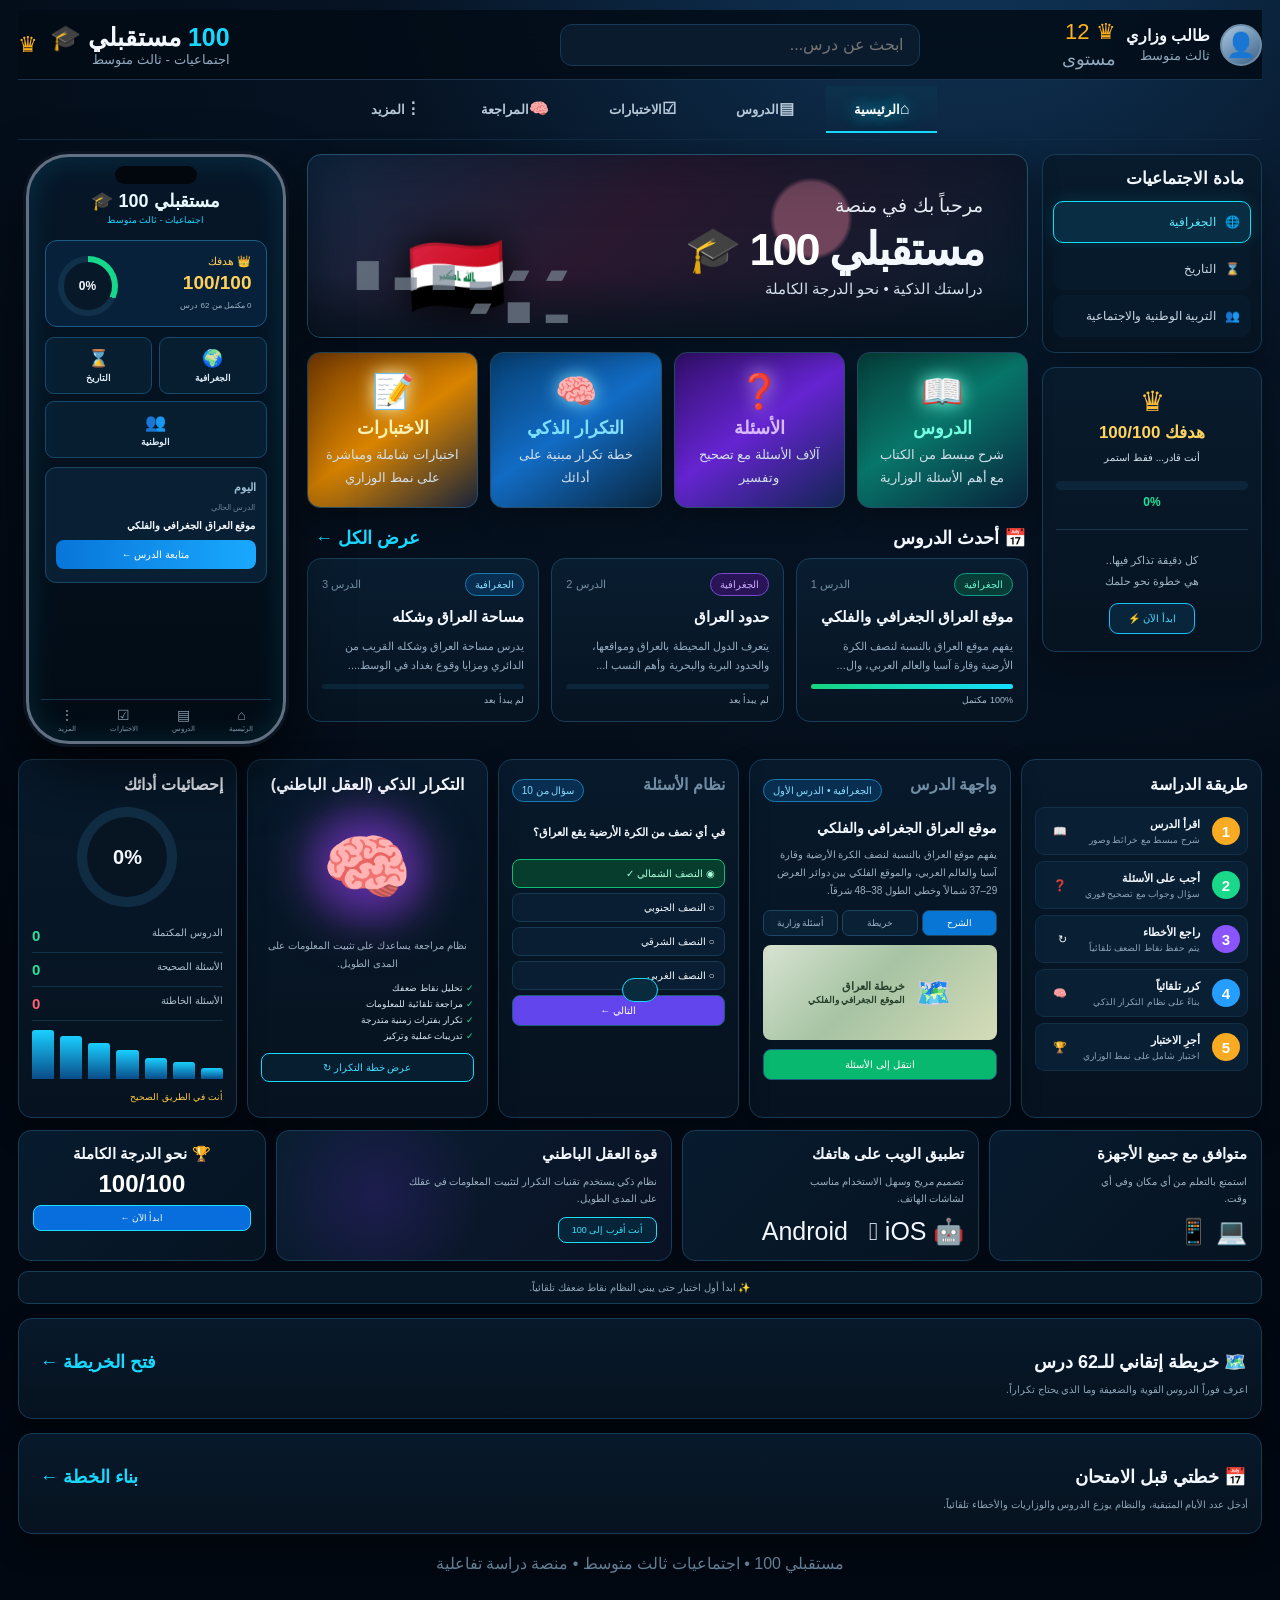
==== commit eb50cfdd: "Refresh site assets after deep fixes" ====
--- a/index.html
+++ b/index.html
@@ -12,7 +12,7 @@
 <div class="app">
 <header class="top">
   <div class="brand"><div class="avatar">👤</div><div><b>طالب وزاري</b><small>ثالث متوسط</small></div><span class="crown">♛ 12<br><small>مستوى</small></span></div>
-  <input class="searchTop" placeholder="ابحث عن درس أو سؤال...">
+  <input class="searchTop" placeholder="ابحث عن درس..." aria-label="ابحث عن درس">
   <div class="topRight"><div class="logoTitle"><b><strong>100</strong> مستقبلي 🎓</b><small>اجتماعيات - ثالث متوسط</small></div><span class="crown">♛</span></div>
 </header>
 <nav class="nav">
@@ -61,12 +61,12 @@
 <div class="footer">مستقبلي 100 • اجتماعيات ثالث متوسط • منصة دراسة تفاعلية</div>
 </div>
 <div class="toast" id="toast"></div>
-<script src="assets/js/navigation.js?v=20261017-more-router-fix"></script>
-<script src="assets/js/runtime.js"></script>
-<script src="assets/js/ministerial-bank.js"></script>
-<script src="assets/js/learning-engine.js"></script>
-<script src="assets/js/study-content.js"></script>
-<script src="assets/js/app.js?v=20261017-navfix"></script>
+<script src="assets/js/navigation.js?v=20261017-deepfix1"></script>
+<script src="assets/js/runtime.js?v=20261017-deepfix1"></script>
+<script src="assets/js/ministerial-bank.js?v=20261017-deepfix1"></script>
+<script src="assets/js/learning-engine.js?v=20261017-deepfix1"></script>
+<script src="assets/js/study-content.js?v=20261017-deepfix1"></script>
+<script src="assets/js/app.js?v=20261017-deepfix1"></script>
 
 
 </body>
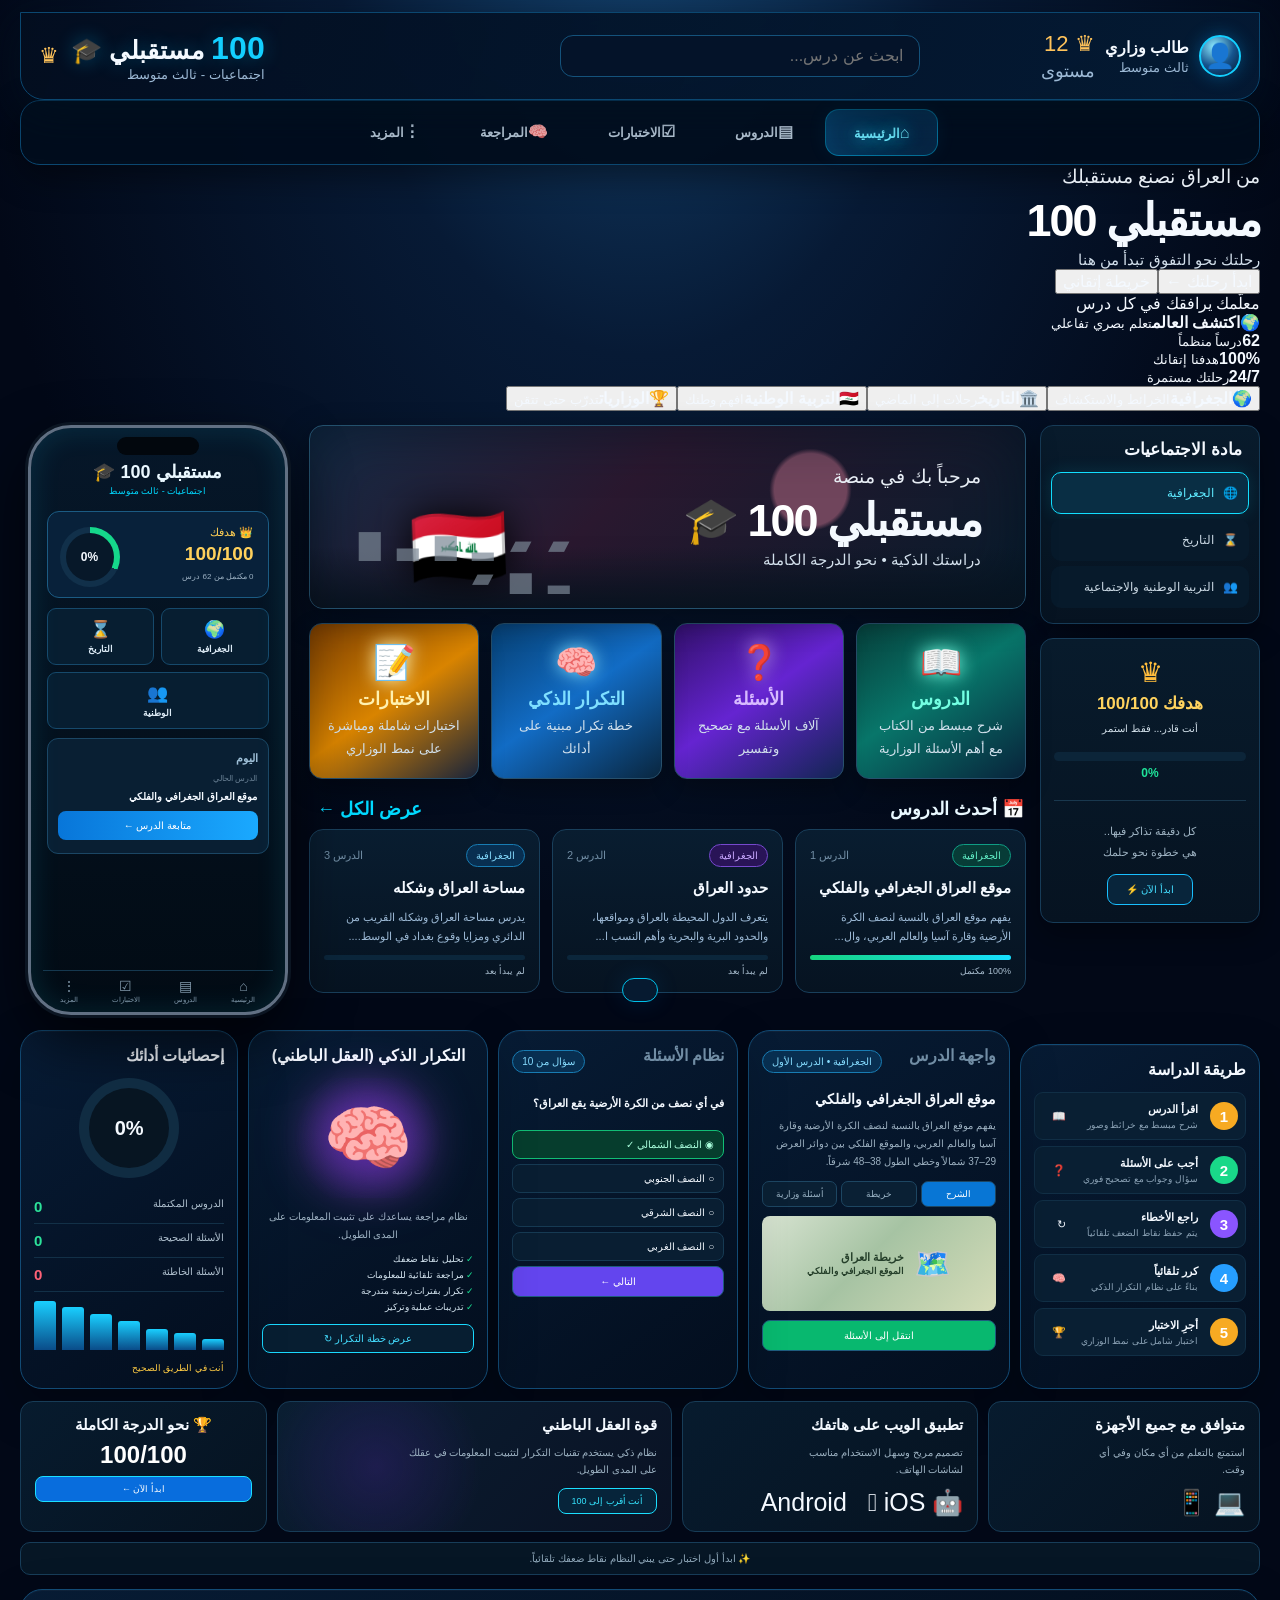
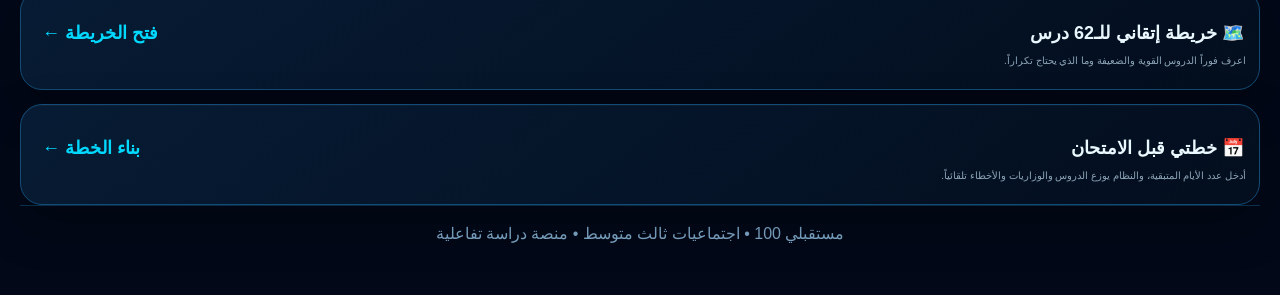
==== commit a789bc6b: "Add cinematic futuristic home hero and refresh stylesheet cache" ====
--- a/index.html
+++ b/index.html
@@ -5,7 +5,7 @@
 <meta name="viewport" content="width=device-width,initial-scale=1,viewport-fit=cover">
 <meta name="theme-color" content="#050e1b">
 <title>مستقبلي 100 — اجتماعيات ثالث متوسط</title>
-<link rel="stylesheet" href="assets/css/app.css?v=20261012-scrollhide2">
+<link rel="stylesheet" href="assets/css/app.css?v=20261018-cinematic1">
 
 </head>
 <body>
@@ -33,7 +33,14 @@
 </div>
 
 <main>
-<section id="home" class="view active"><div id="today"></div><div class="panelBox" style="margin-top:14px"><div class="sectionTitle"><span>🗺️ خريطة إتقاني للـ62 درس</span><button onclick="openMasteryMap()">فتح الخريطة ←</button></div><p class="small">اعرف فوراً الدروس القوية والضعيفة وما الذي يحتاج تكراراً.</p></div><div class="panelBox" style="margin-top:14px"><div class="sectionTitle"><span>📅 خطتي قبل الامتحان</span><button onclick="openExamPlan()">بناء الخطة ←</button></div><p class="small">أدخل عدد الأيام المتبقية، والنظام يوزع الدروس والوزاريات والأخطاء تلقائياً.</p></div></section><section id="masteryMap" class="view"><div class="panelBox"><div class="sectionTitle"><span>🧠 خريطة الإتقان — 62 درس</span><button onclick="setView('home')">← الرئيسية</button></div><div id="masterySummary" class="kpiGrid" style="margin-bottom:14px"></div><div id="masteryMapContent"></div></div></section>
+<section id="home" class="view active"><section class="cinemaHero" aria-label="مرحباً بك في مستقبلي 100">
+  <div class="cinemaSky"><span class="orbit orbitOne"></span><span class="orbit orbitTwo"></span><div class="heroCopy"><span class="heroEyebrow">من العراق نصنع مستقبلك</span><h1>مستقبلي <strong>100</strong></h1><p>رحلتك نحو التفوق تبدأ من هنا</p><div class="heroButtons"><button class="heroPrimary" onclick="return window.__future100SafeNavigate('lessons')">ابدأ رحلتك <b>←</b></button><button class="heroSecondary" onclick="openMasteryMap()">خريطة إتقاني</button></div></div>
+  <div class="heroTeacher" aria-hidden="true"><div class="teacherHalo"></div><div class="teacherFigure"><span class="teacherHead"></span><span class="teacherBody"></span><span class="teacherArm"></span></div><div class="teacherCaption">معلّمك يرافقك في كل درس</div></div>
+  <div class="heroMiniCard"><span>🌍</span><b>اكتشف العالم</b><small>تعلم بصري تفاعلي</small></div>
+  <div class="heroStats"><div><b>62</b><small>درساً منظماً</small></div><div><b>100%</b><small>هدفنا إتقانك</small></div><div><b>24/7</b><small>رحلتك مستمرة</small></div></div>
+  </div>
+  <div class="subjectRail"><button onclick="return window.__future100SafeNavigate('lessons')"><span>🌍</span><b>الجغرافية</b><small>الخرائط والاستكشاف</small></button><button onclick="return window.__future100SafeNavigate('lessons')"><span>🏛️</span><b>التاريخ</b><small>رحلات إلى الماضي</small></button><button onclick="return window.__future100SafeNavigate('lessons')"><span>🇮🇶</span><b>التربية الوطنية</b><small>افهم وطنك</small></button><button onclick="return window.__future100SafeNavigate('ministry')"><span>🏆</span><b>الوزاريات</b><small>تدرّب حتى تتقن</small></button></div>
+</section><div id="today"></div><div class="panelBox" style="margin-top:14px"><div class="sectionTitle"><span>🗺️ خريطة إتقاني للـ62 درس</span><button onclick="openMasteryMap()">فتح الخريطة ←</button></div><p class="small">اعرف فوراً الدروس القوية والضعيفة وما الذي يحتاج تكراراً.</p></div><div class="panelBox" style="margin-top:14px"><div class="sectionTitle"><span>📅 خطتي قبل الامتحان</span><button onclick="openExamPlan()">بناء الخطة ←</button></div><p class="small">أدخل عدد الأيام المتبقية، والنظام يوزع الدروس والوزاريات والأخطاء تلقائياً.</p></div></section><section id="masteryMap" class="view"><div class="panelBox"><div class="sectionTitle"><span>🧠 خريطة الإتقان — 62 درس</span><button onclick="setView('home')">← الرئيسية</button></div><div id="masterySummary" class="kpiGrid" style="margin-bottom:14px"></div><div id="masteryMapContent"></div></div></section>
 <section id="lessons" class="view">
   <div class="toolbar"><input id="search" class="search" placeholder="ابحث عن درس..."><button class="filter" id="allBtn">كل الدروس</button></div>
   <div class="cards" id="cards"></div>
@@ -61,12 +68,12 @@
 <div class="footer">مستقبلي 100 • اجتماعيات ثالث متوسط • منصة دراسة تفاعلية</div>
 </div>
 <div class="toast" id="toast"></div>
-<script src="assets/js/navigation.js?v=20261017-deepfix1"></script>
-<script src="assets/js/runtime.js?v=20261017-deepfix1"></script>
-<script src="assets/js/ministerial-bank.js?v=20261017-deepfix1"></script>
-<script src="assets/js/learning-engine.js?v=20261017-deepfix1"></script>
-<script src="assets/js/study-content.js?v=20261017-deepfix1"></script>
-<script src="assets/js/app.js?v=20261017-deepfix1"></script>
+<script src="assets/js/navigation.js?v=20261017-deepfix3"></script>
+<script src="assets/js/runtime.js?v=20261017-deepfix3"></script>
+<script src="assets/js/ministerial-bank.js?v=20261017-deepfix3"></script>
+<script src="assets/js/learning-engine.js?v=20261017-deepfix3"></script>
+<script src="assets/js/study-content.js?v=20261017-deepfix3"></script>
+<script src="assets/js/app.js?v=20261017-deepfix3"></script>
 
 
 </body>
--- a/assets/css/app.css
+++ b/assets/css/app.css
@@ -193,3 +193,48 @@
 @media (prefers-reduced-motion: reduce) {
   .nav { transition: none !important; }
 }
+
+
+/* FUTURE 100 cinematic redesign — preserves existing lesson/test logic */
+:root{--bg:#020817;--panel:#06152a;--panel2:#0a2040;--line:#075b91;--cyan:#00d9ff;--blue:#168bff;--green:#36f4b2;--purple:#7c6dff;--gold:#ffc35b;--text:#f4f9ff;--muted:#9cb9d5;--shadow:0 18px 55px rgba(0,0,0,.42)}
+html{background:#020817}
+body{background:radial-gradient(ellipse at 50% -20%,#164b7b 0%,#071a35 35%,#020817 76%);background-attachment:fixed}
+.app{max-width:1560px;padding:12px 20px 32px}
+.top{height:auto;min-height:88px;padding:12px 18px;border:1px solid #0b4770;border-radius:0 0 24px 24px;background:linear-gradient(110deg,rgba(3,14,32,.97),rgba(4,27,53,.92));box-shadow:0 12px 40px #001020aa}
+.logoTitle b{font-size:25px;letter-spacing:.2px;text-shadow:0 0 20px #00bfff55}
+.logoTitle strong{color:#13cfff;font-size:32px}
+.avatar{background:radial-gradient(circle at 35% 25%,#8deaff,#15548e 52%,#04152c);border:2px solid #13cfff;box-shadow:0 0 18px #00aaff55}
+.searchTop,.search, input,select{background:#041329!important;border:1px solid #14527b!important;color:#f2f9ff!important;border-radius:13px!important}
+.searchTop:focus,.search:focus,input:focus,select:focus{outline:1px solid #00d9ff;box-shadow:0 0 0 3px #00cfff20}
+.nav{background:rgba(2,13,29,.94);border:1px solid #0b4770;border-radius:20px;padding:8px;box-shadow:0 10px 35px #0007}
+.navbtn{border-radius:14px;transition:transform .18s,border-color .18s,background .18s}
+.navbtn:hover{transform:translateY(-2px);background:#0a2a4c}
+.navbtn.active{background:linear-gradient(145deg,#073e68,#071d39);border:1px solid #00cfff66;box-shadow:inset 0 0 22px #00bfff15,0 0 20px #00bfff12;color:#6deaff}
+.panelBox,.brain,.bookShell,.ministryShell,.card,.lessonCard,.quizCard,.examCard{background:linear-gradient(145deg,rgba(7,28,53,.97),rgba(3,14,30,.97))!important;border:1px solid #124b75!important;border-radius:22px!important;box-shadow:0 18px 48px #0004,inset 0 1px #ffffff08}
+.sectionTitle{color:#e9f8ff}
+.sectionTitle span{letter-spacing:.1px}
+button.primary,.primary,.primaryM{background:linear-gradient(100deg,#0878ff,#00c8ee)!important;color:#001324!important;border:0!important;border-radius:12px!important;font-weight:700;box-shadow:0 6px 22px #008dff2b}
+button.ghost,.ghost,.filter,.action{background:#061d37!important;border:1px solid #155580!important;border-radius:12px!important}
+button:hover{filter:brightness(1.12)}
+.cards{gap:16px}
+.cards>*{transition:transform .2s,border-color .2s,box-shadow .2s}
+.cards>*:hover{transform:translateY(-3px);border-color:#00cfff!important;box-shadow:0 14px 34px #008cff20}
+.moreMenu{background:linear-gradient(145deg,#071c35,#020b1b)!important;border:1px solid #0875aa!important;border-radius:18px!important;box-shadow:0 20px 50px #0009}
+.footer{color:#7fa8c8;border-top:1px solid #0c3555;padding-top:18px}
+.toast{border:1px solid #00bfe8!important;background:#061a30!important;border-radius:14px!important;box-shadow:0 0 25px #008cff22}
+#home{position:relative}
+#today{min-height:0}
+#today:empty{display:none}
+#home .panelBox:first-of-type{margin-top:14px!important}
+@media(max-width:760px){
+ .app{padding:0 10px 24px}
+ .top{grid-template-columns:1fr auto;gap:8px;padding:10px;border-radius:0 0 18px 18px}
+ .top .searchTop{grid-column:1/-1;grid-row:2;width:100%;min-height:42px}
+ .topRight{grid-column:2;grid-row:1}
+ .brand{grid-column:1;grid-row:1}
+ .logoTitle b{font-size:20px}.logoTitle strong{font-size:26px}
+ .nav{border-radius:16px;gap:3px;padding:5px}
+ .navbtn{min-width:0;padding:8px 4px}
+ .navbtn small{font-size:10px}
+ .panelBox,.brain,.bookShell,.ministryShell{border-radius:17px!important}
+}
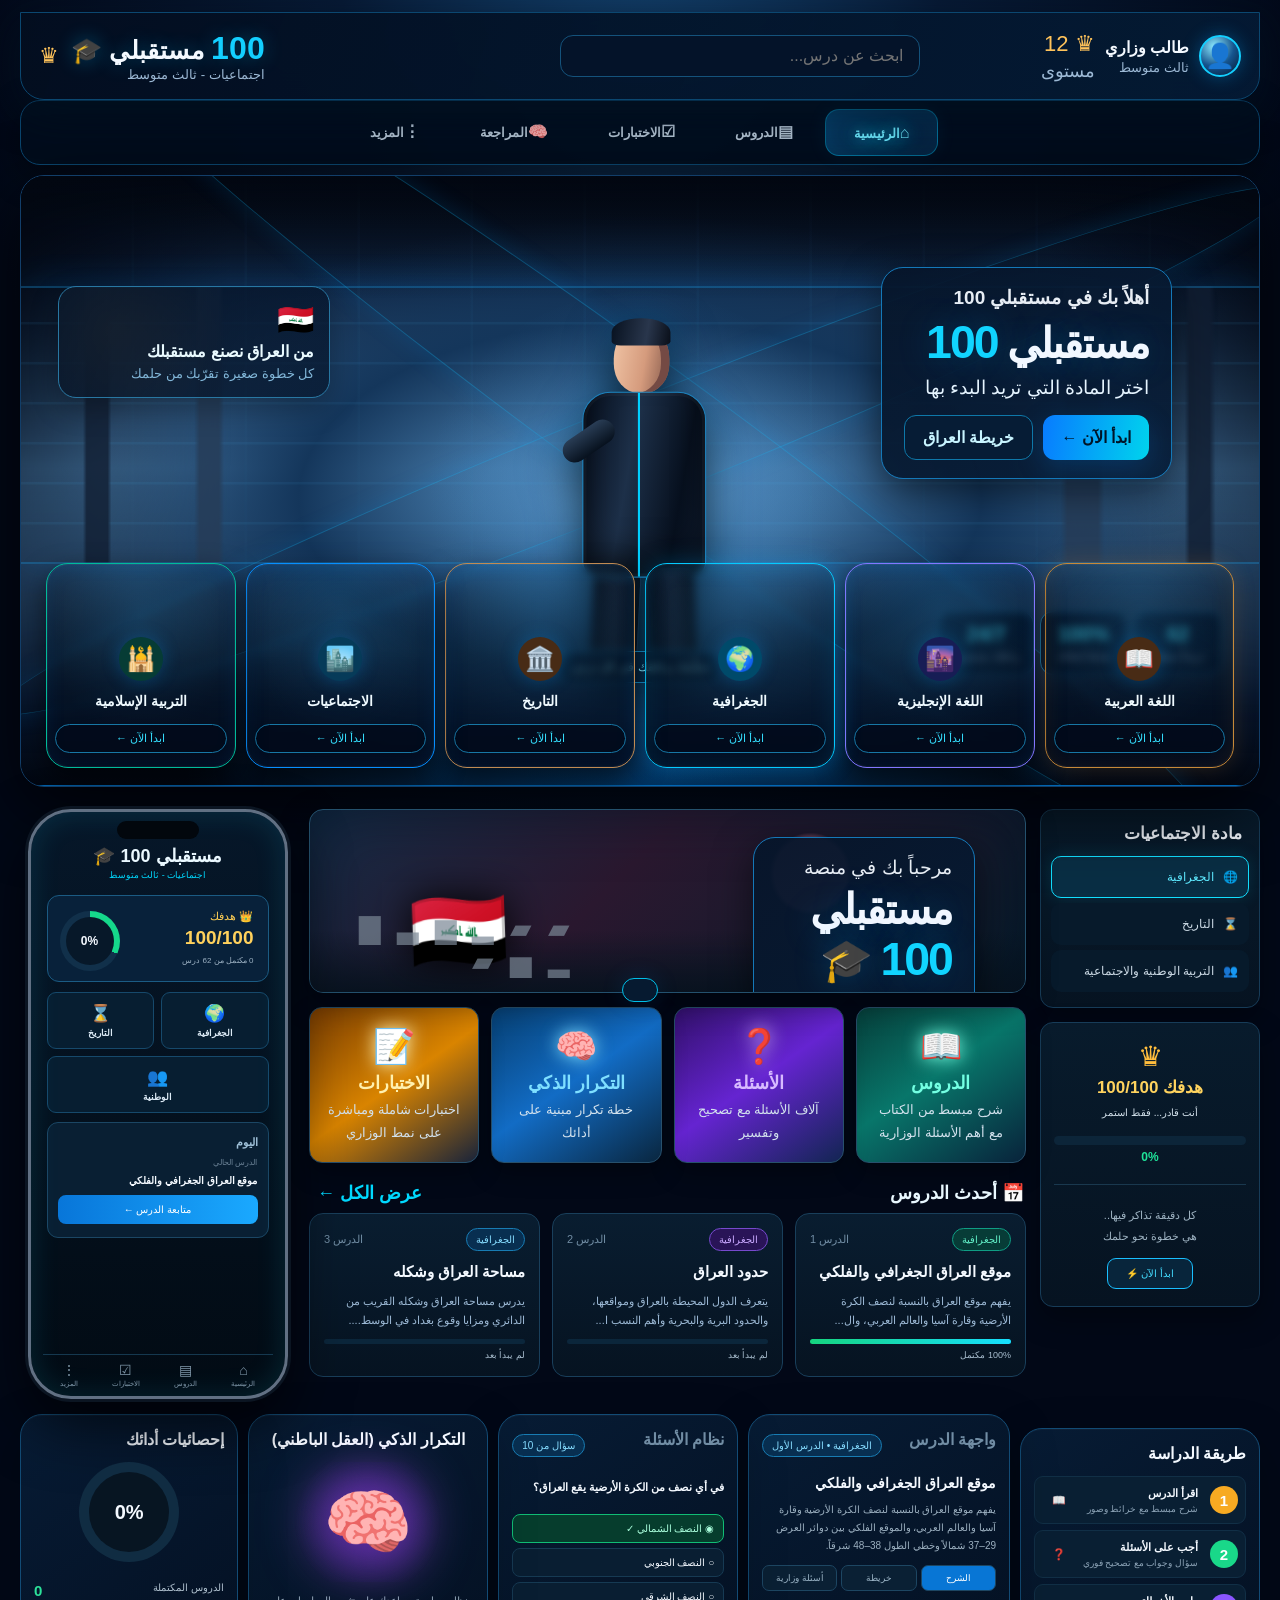
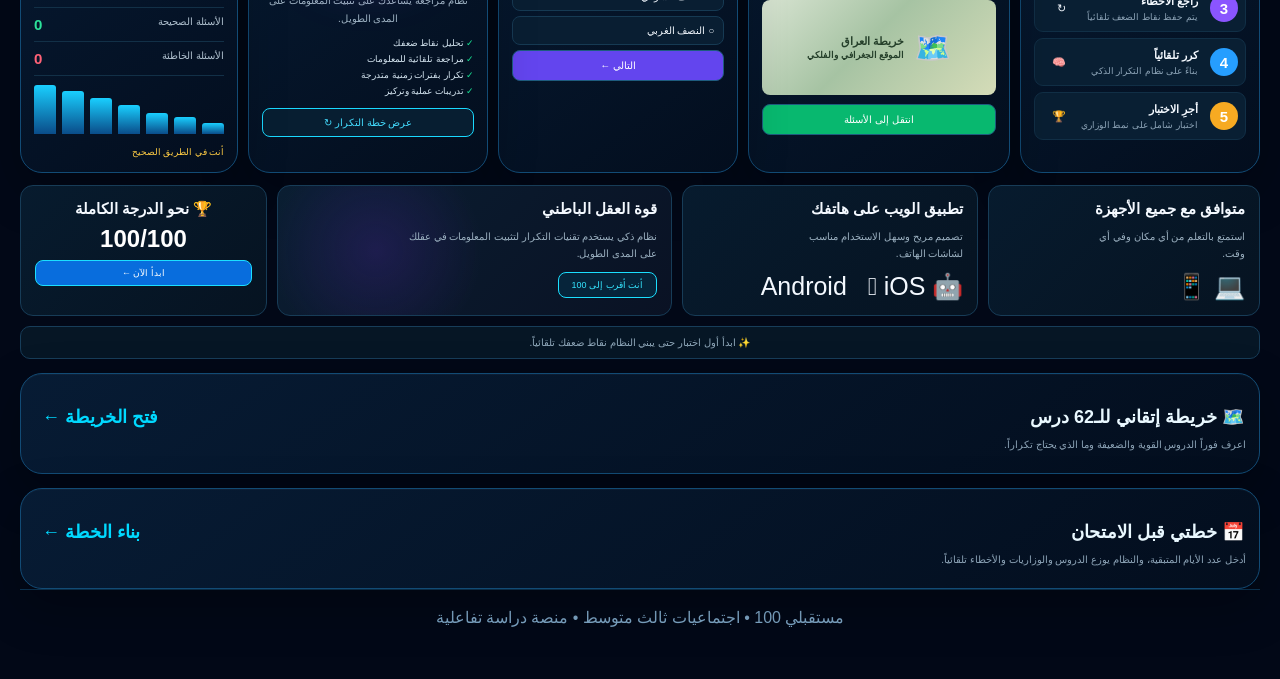
==== commit 02eac96a: "Align home hero copy and subject cards with reference" ====
--- a/index.html
+++ b/index.html
@@ -5,7 +5,7 @@
 <meta name="viewport" content="width=device-width,initial-scale=1,viewport-fit=cover">
 <meta name="theme-color" content="#050e1b">
 <title>مستقبلي 100 — اجتماعيات ثالث متوسط</title>
-<link rel="stylesheet" href="assets/css/app.css?v=20261018-cinematic1">
+<link rel="stylesheet" href="assets/css/app.css?v=20261018-reference2">
 
 </head>
 <body>
@@ -34,12 +34,12 @@
 
 <main>
 <section id="home" class="view active"><section class="cinemaHero" aria-label="مرحباً بك في مستقبلي 100">
-  <div class="cinemaSky"><span class="orbit orbitOne"></span><span class="orbit orbitTwo"></span><div class="heroCopy"><span class="heroEyebrow">من العراق نصنع مستقبلك</span><h1>مستقبلي <strong>100</strong></h1><p>رحلتك نحو التفوق تبدأ من هنا</p><div class="heroButtons"><button class="heroPrimary" onclick="return window.__future100SafeNavigate('lessons')">ابدأ رحلتك <b>←</b></button><button class="heroSecondary" onclick="openMasteryMap()">خريطة إتقاني</button></div></div>
+  <div class="cinemaSky"><span class="orbit orbitOne"></span><span class="orbit orbitTwo"></span><div class="heroCopy"><span class="heroEyebrow">أهلاً بك في مستقبلي 100</span><h1>مستقبلي <strong>100</strong></h1><p>اختر المادة التي تريد البدء بها</p><div class="heroButtons"><button class="heroPrimary" onclick="return window.__future100SafeNavigate('lessons')">ابدأ الآن <b>←</b></button><button class="heroSecondary" onclick="openMasteryMap()">خريطة العراق</button></div></div>
   <div class="heroTeacher" aria-hidden="true"><div class="teacherHalo"></div><div class="teacherFigure"><span class="teacherHead"></span><span class="teacherBody"></span><span class="teacherArm"></span></div><div class="teacherCaption">معلّمك يرافقك في كل درس</div></div>
-  <div class="heroMiniCard"><span>🌍</span><b>اكتشف العالم</b><small>تعلم بصري تفاعلي</small></div>
+  <div class="heroMiniCard"><span>🇮🇶</span><b>من العراق نصنع مستقبلك</b><small>كل خطوة صغيرة تقرّبك من حلمك</small></div>
   <div class="heroStats"><div><b>62</b><small>درساً منظماً</small></div><div><b>100%</b><small>هدفنا إتقانك</small></div><div><b>24/7</b><small>رحلتك مستمرة</small></div></div>
   </div>
-  <div class="subjectRail"><button onclick="return window.__future100SafeNavigate('lessons')"><span>🌍</span><b>الجغرافية</b><small>الخرائط والاستكشاف</small></button><button onclick="return window.__future100SafeNavigate('lessons')"><span>🏛️</span><b>التاريخ</b><small>رحلات إلى الماضي</small></button><button onclick="return window.__future100SafeNavigate('lessons')"><span>🇮🇶</span><b>التربية الوطنية</b><small>افهم وطنك</small></button><button onclick="return window.__future100SafeNavigate('ministry')"><span>🏆</span><b>الوزاريات</b><small>تدرّب حتى تتقن</small></button></div>
+  <div class="subjectRail"><button class="subjectArabic" onclick="return window.__future100SafeNavigate('lessons')"><span>📖</span><b>اللغة العربية</b><small>ابدأ الآن ←</small></button><button class="subjectEnglish" onclick="return window.__future100SafeNavigate('lessons')"><span>🌆</span><b>اللغة الإنجليزية</b><small>ابدأ الآن ←</small></button><button class="subjectGeo" onclick="return window.__future100SafeNavigate('lessons')"><span>🌍</span><b>الجغرافية</b><small>ابدأ الآن ←</small></button><button class="subjectHistory" onclick="return window.__future100SafeNavigate('lessons')"><span>🏛️</span><b>التاريخ</b><small>ابدأ الآن ←</small></button><button class="subjectSocial" onclick="return window.__future100SafeNavigate('lessons')"><span>🏙️</span><b>الاجتماعيات</b><small>ابدأ الآن ←</small></button><button class="subjectIslamic" onclick="return window.__future100SafeNavigate('lessons')"><span>🕌</span><b>التربية الإسلامية</b><small>ابدأ الآن ←</small></button></div>
 </section><div id="today"></div><div class="panelBox" style="margin-top:14px"><div class="sectionTitle"><span>🗺️ خريطة إتقاني للـ62 درس</span><button onclick="openMasteryMap()">فتح الخريطة ←</button></div><p class="small">اعرف فوراً الدروس القوية والضعيفة وما الذي يحتاج تكراراً.</p></div><div class="panelBox" style="margin-top:14px"><div class="sectionTitle"><span>📅 خطتي قبل الامتحان</span><button onclick="openExamPlan()">بناء الخطة ←</button></div><p class="small">أدخل عدد الأيام المتبقية، والنظام يوزع الدروس والوزاريات والأخطاء تلقائياً.</p></div></section><section id="masteryMap" class="view"><div class="panelBox"><div class="sectionTitle"><span>🧠 خريطة الإتقان — 62 درس</span><button onclick="setView('home')">← الرئيسية</button></div><div id="masterySummary" class="kpiGrid" style="margin-bottom:14px"></div><div id="masteryMapContent"></div></div></section>
 <section id="lessons" class="view">
   <div class="toolbar"><input id="search" class="search" placeholder="ابحث عن درس..."><button class="filter" id="allBtn">كل الدروس</button></div>
--- a/assets/css/app.css
+++ b/assets/css/app.css
@@ -238,3 +238,126 @@
  .navbtn small{font-size:10px}
  .panelBox,.brain,.bookShell,.ministryShell{border-radius:17px!important}
 }
+
+
+/* Cinematic landing hero */
+.cinemaHero{margin:18px 0 22px;overflow:hidden;border:1px solid #0d5b8b;border-radius:26px;background:linear-gradient(125deg,#061a33,#061126 55%,#082749);box-shadow:0 24px 70px #0007;position:relative}
+.cinemaSky{min-height:350px;position:relative;display:flex;align-items:center;padding:34px 5%;overflow:hidden;background:radial-gradient(ellipse at 72% 45%,#0a4c7b 0,#092847 24%,transparent 53%),linear-gradient(100deg,#061126 0%,#061a33 55%,#071a31 100%)}
+.cinemaSky:before{content:"";position:absolute;inset:0;background:linear-gradient(90deg,transparent 0 35%,#00aaff0c 60%,transparent),repeating-linear-gradient(0deg,transparent 0 43px,#24baff0b 44px),repeating-linear-gradient(90deg,transparent 0 43px,#24baff0b 44px);mask-image:linear-gradient(to bottom,black,transparent 95%);pointer-events:none}
+.heroCopy{position:relative;z-index:2;max-width:48%;padding:12px 0}
+.heroEyebrow{display:inline-block;color:#57e7ff;border:1px solid #00bfff55;border-radius:99px;padding:7px 13px;background:#032747aa;font-size:13px}
+.heroCopy h1{font-size:clamp(32px,4vw,62px);line-height:1.1;margin:17px 0 10px;text-shadow:0 0 35px #00aaff44}
+.heroCopy h1 strong{color:#11d4ff;font-size:1.1em}
+.heroCopy p{font-size:clamp(14px,1.5vw,20px);color:#b9d8f2;margin:0 0 22px}
+.heroButtons{display:flex;gap:10px;flex-wrap:wrap}
+.heroButtons button{padding:12px 18px;border-radius:12px;cursor:pointer;font-weight:bold}
+.heroPrimary{background:linear-gradient(100deg,#087bff,#00d4ed);color:#001527;border:0;box-shadow:0 8px 28px #008dff35}
+.heroSecondary{color:#c7f4ff;background:#061c35;border:1px solid #0e78a9}
+.heroTeacher{position:absolute;z-index:1;left:25%;top:5%;width:34%;height:88%;display:flex;justify-content:center;align-items:center}
+.teacherHalo{position:absolute;width:82%;aspect-ratio:1;border-radius:50%;background:radial-gradient(circle,#00cfff24 0,#00aaff0c 43%,transparent 70%);border:1px solid #31d7ff25;box-shadow:0 0 70px #008cff20}
+.orbit{position:absolute;border:1px solid #00cfff2c;border-radius:50%;width:390px;height:145px;transform:rotate(-22deg);pointer-events:none}
+.orbitTwo{width:430px;height:180px;transform:rotate(36deg);border-color:#168bff25}
+.teacherFigure{position:relative;width:126px;height:250px;filter:drop-shadow(0 0 24px #008cff3a)}
+.teacherHead{position:absolute;top:10px;left:42px;width:43px;height:54px;border-radius:48% 48% 44% 44%;background:linear-gradient(110deg,#f0c6a6,#b97f66 75%);box-shadow:inset -8px 0 #704c49}
+.teacherHead:before{content:"";position:absolute;top:-5px;left:0;width:44px;height:21px;border-radius:60% 60% 20% 20%;background:#17253a}
+.teacherBody{position:absolute;top:60px;left:19px;width:91px;height:130px;border-radius:24px 24px 12px 12px;background:linear-gradient(110deg,#101d32,#263d59 45%,#071326);border:1px solid #168bff70;box-shadow:inset 0 0 0 2px #ffffff08}
+.teacherBody:before{content:"";position:absolute;top:0;left:40px;height:100%;border-left:2px solid #16cfff7a}
+.teacherArm{position:absolute;top:76px;left:0;width:48px;height:18px;border-radius:20px;background:linear-gradient(#293f5a,#0b172b);transform:rotate(-24deg);transform-origin:right center}
+.teacherCaption{position:absolute;bottom:0;white-space:nowrap;color:#8fefff;background:#04172cd9;border:1px solid #0d6794;border-radius:30px;padding:8px 13px;font-size:12px}
+.heroMiniCard{position:absolute;right:4%;top:14%;display:grid;gap:4px;min-width:145px;padding:13px;border:1px solid #0c6794;border-radius:15px;background:#03172cd9;box-shadow:0 10px 28px #0004}
+.heroMiniCard span{font-size:25px}.heroMiniCard b{color:#e9faff}.heroMiniCard small{color:#82b7d9}
+.heroStats{position:absolute;right:4%;bottom:12%;display:flex;gap:8px}
+.heroStats div{display:grid;gap:4px;text-align:center;padding:11px 13px;min-width:88px;border:1px solid #0d5079;border-radius:13px;background:#03172cdb}
+.heroStats b{color:#42e6ff;font-size:20px}.heroStats small{font-size:11px;color:#9ebed8}
+.subjectRail{display:grid;grid-template-columns:repeat(4,minmax(0,1fr));gap:12px;padding:0 18px 18px}
+.subjectRail button{display:grid;grid-template-columns:42px 1fr;grid-template-rows:auto auto;align-items:center;text-align:right;gap:2px 10px;min-height:78px;padding:12px;border:1px solid #10466c;border-radius:15px;background:linear-gradient(145deg,#092342,#041329);color:#effaff;cursor:pointer;transition:.2s}
+.subjectRail button:hover{transform:translateY(-3px);border-color:#00d9ff;box-shadow:0 10px 25px #008cff18}
+.subjectRail button span{grid-row:1/3;display:grid;place-items:center;width:40px;height:40px;border-radius:12px;background:#07395a;font-size:22px}
+.subjectRail button b{font-size:14px}.subjectRail button small{font-size:11px;color:#8fb4d2}
+@media(max-width:760px){
+ .cinemaHero{margin:12px 0 16px;border-radius:19px}
+ .cinemaSky{min-height:350px;padding:24px 18px 150px;align-items:flex-start}
+ .heroCopy{max-width:74%;padding-top:4px}
+ .heroCopy h1{font-size:32px}.heroCopy p{font-size:13px;max-width:230px}
+ .heroTeacher{left:32%;top:25%;width:55%;height:64%;opacity:.8}
+ .teacherFigure{transform:scale(.8);transform-origin:center}
+ .heroMiniCard{right:12px;top:auto;bottom:90px;min-width:112px;padding:9px;font-size:12px}
+ .heroMiniCard span{font-size:20px}.heroStats{left:12px;right:12px;bottom:12px;justify-content:space-between}
+ .heroStats div{min-width:0;flex:1;padding:8px 4px}.heroStats b{font-size:16px}.heroStats small{font-size:9px}
+ .subjectRail{grid-template-columns:repeat(2,minmax(0,1fr));gap:8px;padding:0 10px 12px}
+ .subjectRail button{min-height:70px;padding:9px;grid-template-columns:34px 1fr;gap:2px 7px}
+ .subjectRail button span{width:32px;height:32px;font-size:18px}.subjectRail button b{font-size:12px}.subjectRail button small{font-size:10px}
+}
+
+
+/* Reference-inspired immersive dashboard: deep space frame, Iraqi skyline glow, floating subject capsules */
+.cinemaHero{margin:10px 0 22px;border:1px solid #123e69;border-radius:24px;background:#020711;box-shadow:0 22px 70px #000b;isolation:isolate}
+.cinemaSky{min-height:610px;padding:34px 4% 175px;display:block;background:
+ radial-gradient(ellipse at 50% 53%,#7db5e7a8 0,#477ba9a1 18%,#14365b 39%,transparent 62%),
+ radial-gradient(ellipse at 50% 100%,#008bff55 0,transparent 52%),
+ linear-gradient(180deg,#050a17 0%,#102644 18%,#4779a7 48%,#07152b 87%,#020711 100%);border-bottom:1px solid #0067b4;overflow:hidden}
+.cinemaSky:before{content:"";position:absolute;inset:0;pointer-events:none;background:
+ linear-gradient(90deg,#020711 0%,transparent 17%,transparent 83%,#020711 100%),
+ linear-gradient(180deg,#020711 0%,transparent 20%,transparent 58%,#020711c9 100%),
+ repeating-linear-gradient(90deg,transparent 0 110px,#4bcaff0a 111px 113px);
+}
+.cinemaSky:after{content:"";position:absolute;left:0;right:0;top:18%;height:45%;opacity:.8;pointer-events:none;background:
+ linear-gradient(90deg,transparent 0 5%,#111e32 5.3% 7%,transparent 7.3% 14%,#263c57 14.4% 16%,transparent 16.4% 84%,#263c57 84.5% 87%,transparent 87.5% 94%,#111e32 94.4% 96%,transparent 96.5%),
+ repeating-linear-gradient(0deg,transparent 0 37px,#49bfff16 38px 40px);border-top:2px solid #1b9eea66;border-bottom:2px solid #1b9eea66;box-shadow:0 0 35px #008bff33}
+.heroCopy{z-index:4;position:absolute;top:15%;right:7%;max-width:31%;padding:18px 22px;border:1px solid #1478b8;border-radius:22px;background:linear-gradient(145deg,#06152aee,#071c36e8);box-shadow:0 12px 38px #0008}
+.heroEyebrow{border:0;background:none;padding:0;color:#21dfff;font-weight:bold}
+.heroCopy h1{font-size:clamp(30px,3.3vw,52px);margin:8px 0;color:#f1f7ff}
+.heroCopy p{color:#e5f4ff;margin:0 0 16px}
+.heroTeacher{z-index:3;left:33%;top:12%;width:34%;height:71%;align-items:flex-end}
+.teacherHalo{width:100%;height:90%;aspect-ratio:auto;border:0;border-radius:50% 50% 12% 12%;background:radial-gradient(ellipse at center,#a9d9ff4d 0,#367ab533 35%,transparent 72%);box-shadow:none}
+.teacherFigure{width:190px;height:360px;filter:drop-shadow(0 16px 22px #000b) drop-shadow(0 0 15px #009dff3b);transform:scale(1.05)}
+.teacherHead{top:14px;left:70px;width:53px;height:63px;background:linear-gradient(100deg,#f1c5a6,#d59b7d 55%,#805649);box-shadow:inset -8px 0 #744a44}
+.teacherHead:before{top:-8px;left:-2px;width:56px;height:26px;background:linear-gradient(100deg,#07111f,#29364c 60%,#090e18);border-radius:65% 65% 20% 20%}
+.teacherBody{top:76px;left:40px;width:118px;height:177px;border-radius:27px 27px 15px 15px;background:linear-gradient(100deg,#050d1b,#1d3049 38%,#07101e 75%,#101d31);border:1px solid #1d82bc;box-shadow:inset 0 0 0 3px #ffffff08,inset 0 -22px 28px #0008}
+.teacherBody:before{left:52px;border-left:2px solid #00cfff}
+.teacherArm{top:96px;left:14px;width:55px;height:23px;border-radius:18px;background:linear-gradient(#293d55,#07111e);transform:rotate(-34deg)}
+.teacherFigure:before,.teacherFigure:after{content:"";position:absolute;top:244px;width:44px;height:106px;border-radius:12px 12px 18px 18px;background:linear-gradient(90deg,#050914,#172438,#050a13);border:1px solid #172d46}
+.teacherFigure:before{left:48px;transform:rotate(3deg)}.teacherFigure:after{left:103px;transform:rotate(-2deg)}
+.teacherCaption{bottom:-2px;z-index:5;background:#04172ce8;border-color:#1687bd}
+.orbit{top:37%;left:-6%;width:112%;height:100px;border-color:#11bfff4a;box-shadow:0 0 25px #009fff24}
+.orbitTwo{top:30%;left:-8%;width:116%;height:135px}
+.heroMiniCard{z-index:5;right:auto;left:3%;top:18%;width:22%;min-width:0;min-height:112px;padding:15px;background:linear-gradient(110deg,#06162bdd,#06162dbb),radial-gradient(circle at 20% 40%,#e6a34b55,transparent 50%);border-color:#2877a2;border-radius:18px}
+.heroMiniCard span{font-size:30px}
+.heroStats{z-index:5;right:3%;left:auto;bottom:18%;gap:6px}
+.heroStats div{background:#03142de8;border-color:#1473a7;backdrop-filter:blur(12px)}
+.subjectRail{position:absolute;z-index:6;left:2%;right:2%;bottom:18px;grid-template-columns:repeat(6,minmax(0,1fr));gap:10px;padding:0}
+.subjectRail button{display:flex;flex-direction:column;justify-content:flex-end;align-items:stretch;text-align:center;min-height:205px;padding:12px 8px 14px;border-radius:22px;background:
+ linear-gradient(180deg,#071a2a20 0%,#071a2a77 42%,#030b1cf7 100%),
+ radial-gradient(ellipse at 50% 26%,#2c80ba55,transparent 65%);border:1px solid #1685c8;box-shadow:0 12px 28px #0009,inset 0 0 20px #008bff18;backdrop-filter:blur(4px);transition:transform .25s,border-color .25s,box-shadow .25s}
+.subjectRail button:before{content:"";position:absolute;inset:0;border-radius:inherit;border:1px solid #ffffff0b;pointer-events:none}
+.subjectRail button span{width:44px;height:44px;margin:0 auto 8px;border-radius:50%;background:#062a4a;color:#35dfff;box-shadow:0 0 18px #009dff44;font-size:24px}
+.subjectRail button b{font-size:clamp(11px,1.1vw,15px);line-height:1.5}
+.subjectRail button small{margin-top:10px;border:1px solid #1777a5;border-radius:20px;padding:7px 3px;color:#35dfff;background:#020b1bcc;font-size:11px}
+.subjectRail button.subjectArabic{border-color:#c78938;box-shadow:0 0 22px #d7863030,inset 0 0 24px #d7863018}
+.subjectRail button.subjectArabic span{color:#ffc15b;background:#482b15}
+.subjectRail button.subjectEnglish{border-color:#8376ff}.subjectRail button.subjectEnglish span{background:#171d55}
+.subjectRail button.subjectGeo{border-color:#05caff;box-shadow:0 0 24px #00aaff4d,inset 0 0 24px #00aaff25}
+.subjectRail button.subjectGeo span{background:#004a6a}
+.subjectRail button.subjectHistory{border-color:#c18b52}.subjectRail button.subjectHistory span{background:#482b15;color:#ffc36b}
+.subjectRail button.subjectSocial{border-color:#078fff}.subjectRail button.subjectSocial span{background:#063b59}
+.subjectRail button.subjectIslamic{border-color:#00bb9b}.subjectRail button.subjectIslamic span{background:#063c35;color:#4effd7}
+.subjectRail button:hover{transform:translateY(-7px);box-shadow:0 16px 34px #008cff35;border-color:#31dfff}
+@media(max-width:760px){
+ .cinemaHero{border-radius:16px;margin:8px 0 14px}
+ .cinemaSky{min-height:680px;padding:18px 12px 0;background:radial-gradient(ellipse at 50% 37%,#75a9d9a6 0,#193a60 37%,transparent 66%),linear-gradient(180deg,#050a17,#193754 45%,#030914 100%)}
+ .heroCopy{top:8%;right:4%;max-width:64%;padding:12px;border-radius:16px}
+ .heroCopy h1{font-size:28px}.heroCopy p{font-size:12px;margin-bottom:10px}
+ .heroButtons button{font-size:11px;padding:9px 10px}
+ .heroTeacher{left:22%;top:23%;width:56%;height:45%;opacity:1}
+ .teacherFigure{transform:scale(.78);transform-origin:center bottom}
+ .heroMiniCard{left:3%;top:10%;width:28%;min-height:0;padding:9px;font-size:10px}
+ .heroMiniCard span{font-size:22px}.heroMiniCard b{font-size:10px}.heroMiniCard small{font-size:9px}
+ .heroStats{right:4%;left:4%;bottom:224px;justify-content:space-between}
+ .heroStats div{min-width:0;flex:1;padding:7px 3px}.heroStats b{font-size:14px}.heroStats small{font-size:9px}
+ .subjectRail{left:10px;right:10px;bottom:10px;grid-template-columns:repeat(3,minmax(0,1fr));gap:7px}
+ .subjectRail button{min-height:135px;padding:8px 5px 9px;border-radius:15px}
+ .subjectRail button span{width:32px;height:32px;font-size:17px;margin-bottom:5px}
+ .subjectRail button b{font-size:10px}.subjectRail button small{font-size:9px;margin-top:5px;padding:5px 2px}
+ .teacherCaption{font-size:9px;padding:5px 9px}
+}
+@media(max-width:390px){.cinemaSky{min-height:650px}.subjectRail button{min-height:124px}.heroCopy{max-width:61%}.heroTeacher{left:20%;width:60%}}
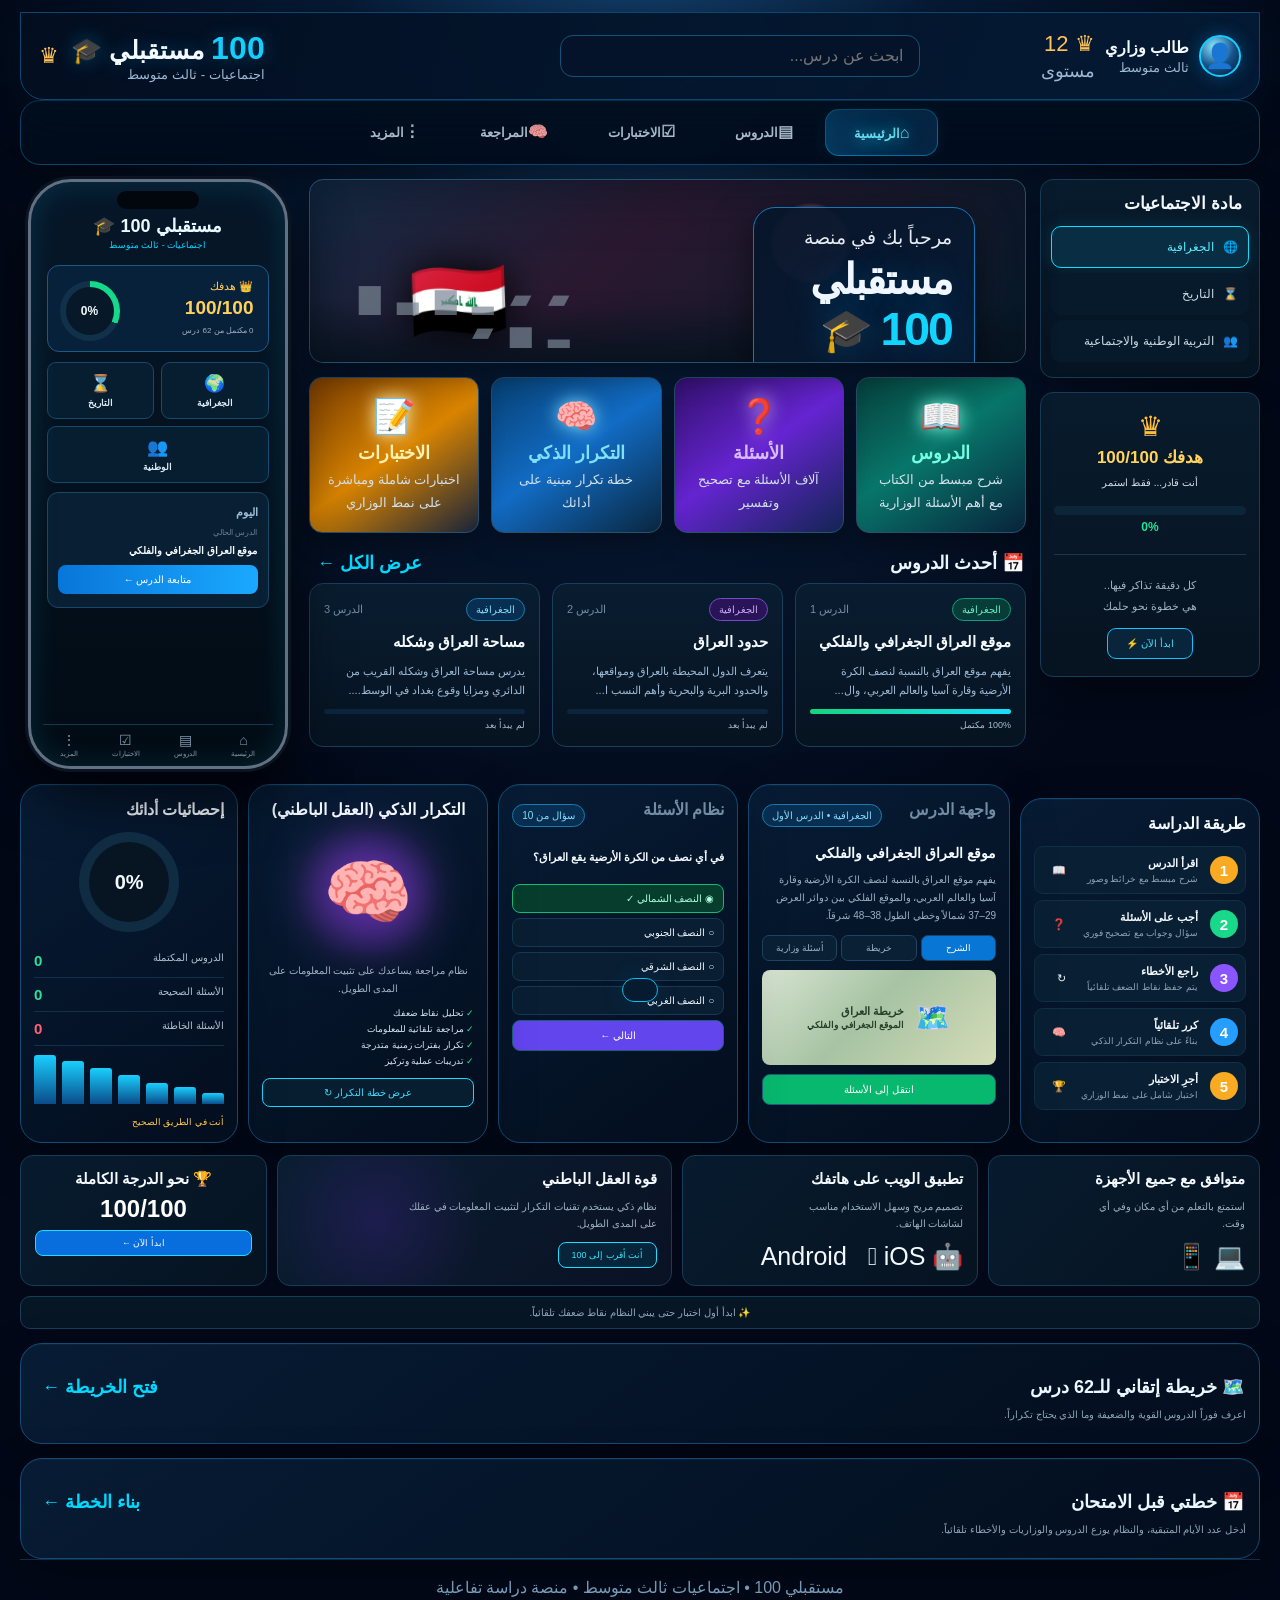
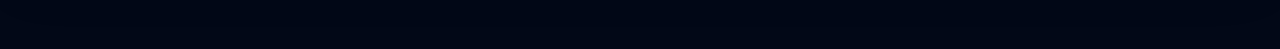
==== commit e541f8a8: "Revert homepage redesign to state before cinematic redesign request" ====
--- a/index.html
+++ b/index.html
@@ -5,7 +5,7 @@
 <meta name="viewport" content="width=device-width,initial-scale=1,viewport-fit=cover">
 <meta name="theme-color" content="#050e1b">
 <title>مستقبلي 100 — اجتماعيات ثالث متوسط</title>
-<link rel="stylesheet" href="assets/css/app.css?v=20261018-reference2">
+<link rel="stylesheet" href="assets/css/app.css?v=20261012-scrollhide2">
 
 </head>
 <body>
@@ -33,14 +33,7 @@
 </div>
 
 <main>
-<section id="home" class="view active"><section class="cinemaHero" aria-label="مرحباً بك في مستقبلي 100">
-  <div class="cinemaSky"><span class="orbit orbitOne"></span><span class="orbit orbitTwo"></span><div class="heroCopy"><span class="heroEyebrow">أهلاً بك في مستقبلي 100</span><h1>مستقبلي <strong>100</strong></h1><p>اختر المادة التي تريد البدء بها</p><div class="heroButtons"><button class="heroPrimary" onclick="return window.__future100SafeNavigate('lessons')">ابدأ الآن <b>←</b></button><button class="heroSecondary" onclick="openMasteryMap()">خريطة العراق</button></div></div>
-  <div class="heroTeacher" aria-hidden="true"><div class="teacherHalo"></div><div class="teacherFigure"><span class="teacherHead"></span><span class="teacherBody"></span><span class="teacherArm"></span></div><div class="teacherCaption">معلّمك يرافقك في كل درس</div></div>
-  <div class="heroMiniCard"><span>🇮🇶</span><b>من العراق نصنع مستقبلك</b><small>كل خطوة صغيرة تقرّبك من حلمك</small></div>
-  <div class="heroStats"><div><b>62</b><small>درساً منظماً</small></div><div><b>100%</b><small>هدفنا إتقانك</small></div><div><b>24/7</b><small>رحلتك مستمرة</small></div></div>
-  </div>
-  <div class="subjectRail"><button class="subjectArabic" onclick="return window.__future100SafeNavigate('lessons')"><span>📖</span><b>اللغة العربية</b><small>ابدأ الآن ←</small></button><button class="subjectEnglish" onclick="return window.__future100SafeNavigate('lessons')"><span>🌆</span><b>اللغة الإنجليزية</b><small>ابدأ الآن ←</small></button><button class="subjectGeo" onclick="return window.__future100SafeNavigate('lessons')"><span>🌍</span><b>الجغرافية</b><small>ابدأ الآن ←</small></button><button class="subjectHistory" onclick="return window.__future100SafeNavigate('lessons')"><span>🏛️</span><b>التاريخ</b><small>ابدأ الآن ←</small></button><button class="subjectSocial" onclick="return window.__future100SafeNavigate('lessons')"><span>🏙️</span><b>الاجتماعيات</b><small>ابدأ الآن ←</small></button><button class="subjectIslamic" onclick="return window.__future100SafeNavigate('lessons')"><span>🕌</span><b>التربية الإسلامية</b><small>ابدأ الآن ←</small></button></div>
-</section><div id="today"></div><div class="panelBox" style="margin-top:14px"><div class="sectionTitle"><span>🗺️ خريطة إتقاني للـ62 درس</span><button onclick="openMasteryMap()">فتح الخريطة ←</button></div><p class="small">اعرف فوراً الدروس القوية والضعيفة وما الذي يحتاج تكراراً.</p></div><div class="panelBox" style="margin-top:14px"><div class="sectionTitle"><span>📅 خطتي قبل الامتحان</span><button onclick="openExamPlan()">بناء الخطة ←</button></div><p class="small">أدخل عدد الأيام المتبقية، والنظام يوزع الدروس والوزاريات والأخطاء تلقائياً.</p></div></section><section id="masteryMap" class="view"><div class="panelBox"><div class="sectionTitle"><span>🧠 خريطة الإتقان — 62 درس</span><button onclick="setView('home')">← الرئيسية</button></div><div id="masterySummary" class="kpiGrid" style="margin-bottom:14px"></div><div id="masteryMapContent"></div></div></section>
+<section id="home" class="view active"><div id="today"></div><div class="panelBox" style="margin-top:14px"><div class="sectionTitle"><span>🗺️ خريطة إتقاني للـ62 درس</span><button onclick="openMasteryMap()">فتح الخريطة ←</button></div><p class="small">اعرف فوراً الدروس القوية والضعيفة وما الذي يحتاج تكراراً.</p></div><div class="panelBox" style="margin-top:14px"><div class="sectionTitle"><span>📅 خطتي قبل الامتحان</span><button onclick="openExamPlan()">بناء الخطة ←</button></div><p class="small">أدخل عدد الأيام المتبقية، والنظام يوزع الدروس والوزاريات والأخطاء تلقائياً.</p></div></section><section id="masteryMap" class="view"><div class="panelBox"><div class="sectionTitle"><span>🧠 خريطة الإتقان — 62 درس</span><button onclick="setView('home')">← الرئيسية</button></div><div id="masterySummary" class="kpiGrid" style="margin-bottom:14px"></div><div id="masteryMapContent"></div></div></section>
 <section id="lessons" class="view">
   <div class="toolbar"><input id="search" class="search" placeholder="ابحث عن درس..."><button class="filter" id="allBtn">كل الدروس</button></div>
   <div class="cards" id="cards"></div>
